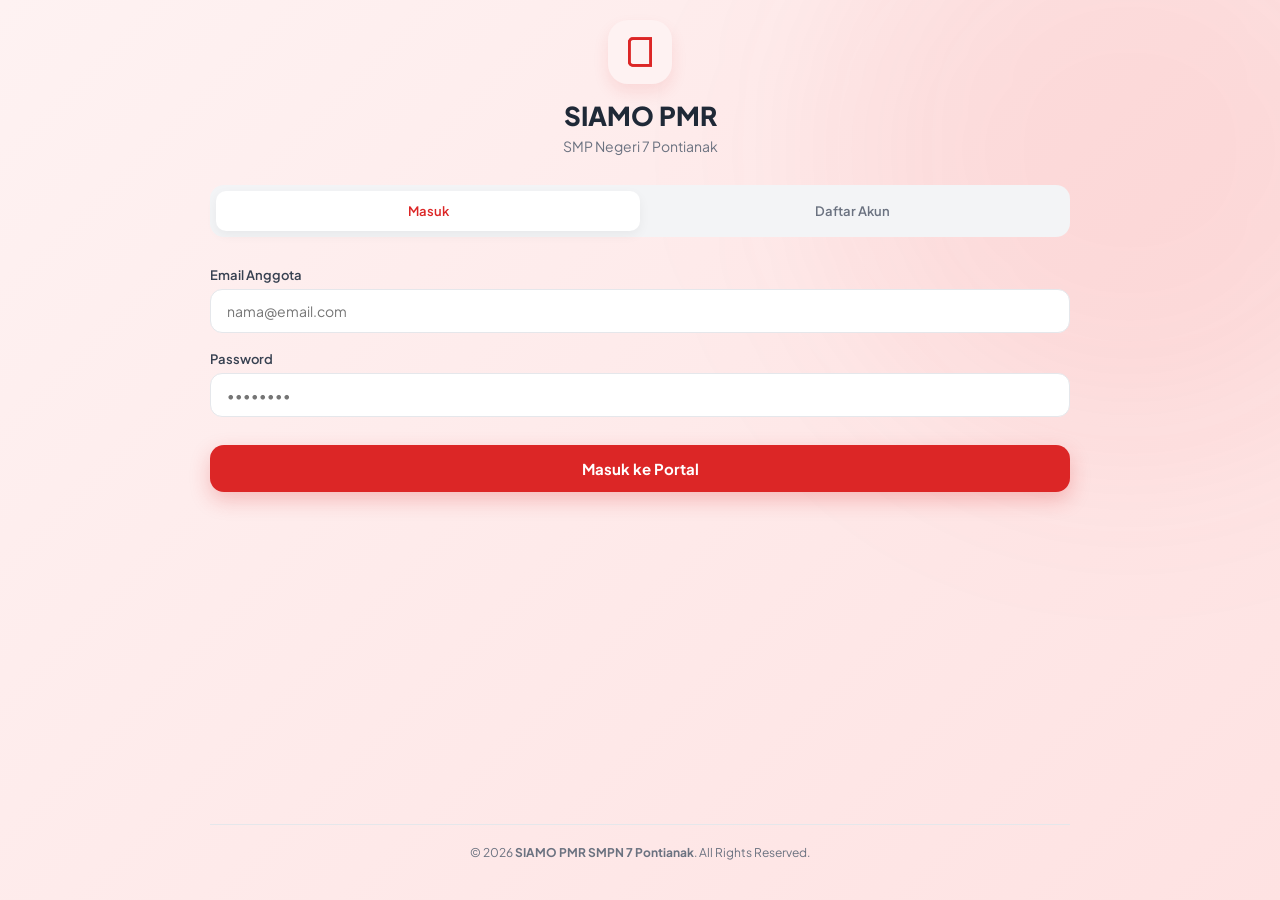
==== public.html @ 55641e5d "Add files via upload" ====
<!DOCTYPE html>
<html lang="id">
<head>
  <meta charset="UTF-8">
  <meta name="viewport" content="width=device-width, initial-scale=1.0">
  <title>SIAMO PMR - SMPN 7 Pontianak</title>
  <link href="https://fonts.googleapis.com/css2?family=Plus+Jakarta+Sans:wght@400;500;600;700;800&display=swap" rel="stylesheet">
  <link rel="stylesheet" href="css/public.css">
  <script src="https://cdnjs.cloudflare.com/ajax/libs/html2canvas/1.4.1/html2canvas.min.js"></script>
</head>
<body>
  <div class="background-blob"></div>

  <div class="app-container">
    <nav id="appNavbar" class="navbar hidden">
      <div class="nav-brand">
        <svg class="nav-icon-svg" viewBox="0 0 24 24" fill="none" stroke="currentColor" stroke-width="2"><path d="M4 19.5v-15A2.5 2.5 0 0 1 6.5 2H20v20H6.5a2.5 2.5 0 0 1-2.5-2.5Z"/><path d="M6.5 2H20v20H6.5A2.5 2.5 0 0 1 4 19.5v-15A2.5 2.5 0 0 1 6.5 2z"/></svg>
        <span>SIAMO PMR</span>
      </div>
      <div class="nav-menu">
        <button class="nav-link active" data-target="pageHome" title="Beranda">
          <svg viewBox="0 0 24 24" fill="none" stroke="currentColor" stroke-width="2"><path d="m3 9 9-7 9 7v11a2 2 0 0 1-2 2H5a2 2 0 0 1-2-2z"/><polyline points="9 22 9 12 15 12 15 22"/></svg>
        </button>
        <button class="nav-link" data-target="pageMembers" title="Anggota">
          <svg viewBox="0 0 24 24" fill="none" stroke="currentColor" stroke-width="2"><path d="M17 21v-2a4 4 0 0 0-4-4H5a4 4 0 0 0-4 4v2"/><circle cx="9" cy="7" r="4"/><path d="M23 21v-2a4 4 0 0 0-3-3.87"/><path d="M16 3.13a4 4 0 0 1 0 7.75"/></svg>
        </button>
        <button class="nav-link" data-target="pageRank" title="Peringkat">
          <svg viewBox="0 0 24 24" fill="none" stroke="currentColor" stroke-width="2"><path d="M6 9H4.5a2.5 2.5 0 0 1 0-5H6"/><path d="M18 9h1.5a2.5 2.5 0 0 0 0-5H18"/><path d="M4 22h16"/><path d="M10 14.66V17c0 .55-.47.98-.97 1.21C7.85 18.75 7 20.24 7 22"/><path d="M14 14.66V17c0 .55.47.98.97 1.21C16.15 18.75 17 20.24 17 22"/><path d="M18 2H6v7a6 6 0 0 0 12 0V2Z"/></svg>
        </button>
        <button class="nav-link" data-target="pageActivities" title="Kegiatan">
          <svg viewBox="0 0 24 24" fill="none" stroke="currentColor" stroke-width="2"><rect x="3" y="4" width="18" height="18" rx="2" ry="2"/><line x1="16" y1="2" x2="16" y2="6"/><line x1="8" y1="2" x2="8" y2="6"/><line x1="3" y1="10" x2="21" y2="10"/></svg>
        </button>
        <button class="nav-link" data-target="pageBooks" title="Buku PMR">
          <svg viewBox="0 0 24 24" fill="none" stroke="currentColor" stroke-width="2"><path d="M4 19.5A2.5 2.5 0 0 1 6.5 17H20"/><path d="M6.5 2H20v20H6.5A2.5 2.5 0 0 1 4 19.5v-15A2.5 2.5 0 0 1 6.5 2z"/></svg>
        </button>
        <button class="nav-link" data-target="pageDocs" title="Dokumentasi">
          <svg viewBox="0 0 24 24" fill="none" stroke="currentColor" stroke-width="2"><rect x="3" y="3" width="18" height="18" rx="2" ry="2"/><circle cx="8.5" cy="8.5" r="1.5"/><polyline points="21 15 16 10 5 21"/></svg>
        </button>
        <button class="nav-link" data-target="pageQuiz" title="Kuis">
          <svg viewBox="0 0 24 24" fill="none" stroke="currentColor" stroke-width="2"><path d="M14 2H6a2 2 0 0 0-2 2v16a2 2 0 0 0 2 2h12a2 2 0 0 0 2-2V8z"/><polyline points="14 2 14 8 20 8"/><line x1="16" y1="13" x2="8" y2="13"/></svg>
        </button>
        <button class="nav-link" data-target="pageGame" title="Game">
          <svg viewBox="0 0 24 24" fill="none" stroke="currentColor" stroke-width="2"><rect x="2" y="6" width="20" height="12" rx="2"/><path d="M6 12h4m-2-2v4"/><circle cx="15" cy="11" r="1"/><circle cx="18" cy="13" r="1"/></svg>
        </button>
      </div>
      <div class="nav-profile-menu">
        <div class="notification-badge-wrapper" id="notifBellBtn" title="Notifikasi Kegiatan">🔔 <span id="notifCount" class="notif-dot hidden">0</span></div>
        <button class="nav-avatar-btn nav-link" data-target="pageProfile" title="Profil Saya"><img id="navUserAvatar" src="https://via.placeholder.com/40" alt="Profil"></button>
        <button id="btnLogout" class="btn-logout-nav" title="Keluar"><svg width="18" height="18" viewBox="0 0 24 24" fill="none" stroke="currentColor" stroke-width="2"><path d="M9 21H5a2 2 0 0 1-2-2V5a2 2 0 0 1 2-2h4"/><polyline points="16 17 21 12 16 7"/><line x1="21" y1="12" x2="9" y2="12"/></svg></button>
      </div>
    </nav>

    <main class="main-content">
      <div id="dynamicAuthContainer"></div>

      <section id="pendingPanel" class="card hidden text-center">
        <div class="icon-status warning">⏳</div>
        <h2>Pendaftaran Sedang Ditinjau</h2>
        <p>Akun kamu sudah terdaftar. Admin PMR sedang memverifikasi data kamu.</p>
        <button onclick="location.reload()" class="btn-secondary">Kembali</button>
      </section>

      <!-- PAGE HOME -->
      <div id="pageHome" class="page-section hidden">
        <div class="hero-card">
          <h2 id="homeHeroTitle">Memuat Beranda...</h2>
          <p id="homeHeroDesc">Memuat informasi portal...</p>
        </div>
        <div class="card info-card" style="margin-bottom: 20px;">
          <h3>📍 Informasi Jadwal & Lokasi Latihan</h3>
          <div class="schedule-grid">
            <div class="schedule-box"><span class="schedule-icon">🗓️</span><div><h4>Jadwal Latihan</h4><p id="scheduleTimeText">Memuat...</p></div></div>
            <div class="schedule-box"><span class="schedule-icon">🏫</span><div><h4>Lokasi Latihan</h4><p id="scheduleLocText">Memuat...</p></div></div>
          </div>
        </div>
        <div class="stats-grid">
          <div class="stat-box"><h3>Total Anggota</h3><p id="statTotalMembers">120+</p><span>Terdaftar Aktif</span></div>
          <div class="stat-box"><h3>Angkatan / Periode</h3><p id="statCurrentBatch">2025 / 2026</p><span>Aktif Membina</span></div>
        </div>
        <div class="card info-card">
          <h3>📞 Kontak Pengurus Inti</h3>
          <div class="contact-grid" id="homeContactsContainer"><p class="text-center">Memuat kontak...</p></div>
        </div>
      </div>

      <!-- PAGE PROFILE -->
      <div id="pageProfile" class="page-section hidden">
        <div class="card profile-card-main">
          <div class="profile-header-box">
            <div class="avatar-container">
              <img id="profileAvatar" src="" alt="Foto Profil" class="profile-avatar zoomable" onclick="openZoomImage(this.src)">
              <label for="changePhotoInput" class="badge-edit-photo" title="Ubah Foto">✏️</label>
              <input type="file" id="changePhotoInput" accept="image/*" class="hidden">
            </div>
            <div>
              <h2 id="userGreeting">Nama Anggota</h2>
              <p class="badge-code" id="userCodeBadge">Kode PMR: -</p>
              <p class="badge-active" id="userBadgeTingkatan">Tingkatan: Mula</p>
            </div>
          </div>

          <div class="level-points-box">
            <div class="lp-card"><span id="userJabatanDisplay">Anggota</span><p>Jabatan</p></div>
            <div class="lp-card"><span id="userTotalSkor">0</span><p>Total Poin Skor Keaktifan</p></div>
          </div>

          <div class="id-card-section">
            <h4>🪪 Kartu Tanda Pengenal Anggota</h4>
            <div id="pmrIdCard" class="pmr-id-card">
              <div class="id-card-header">
                <div class="id-card-brand"><span>SIAMO PMR</span></div>
                <div class="id-card-unit" id="cardTingkatBadge">MULA</div>
              </div>
              <div class="id-card-body">
                <img id="cardAvatar" src="" alt="Foto">
                <div class="id-card-details">
                  <h3 id="cardNama">Nama</h3>
                  <p><strong>ID:</strong> <span id="cardKode">PMR-000</span></p>
                  <p><strong>Jabatan:</strong> <span id="cardJabatan">Anggota</span></p>
                  <p><strong>Sekolah:</strong> <span id="cardSekolah">SMPN 7 PTK</span></p>
                </div>
              </div>
            </div>
            <button onclick="downloadIdCard()" class="btn-primary" style="margin-top: 18px; width: 100%;">📥 Download Kartu (PNG)</button>
          </div>

          <div class="attendance-summary">
            <h4>📊 Rekap Kehadiran & Poin</h4>
            <div class="attendance-grid">
              <div class="att-box green"><span id="attHadir">0</span><p>Hadir (+10)</p></div>
              <div class="att-box yellow"><span id="attIzin">0</span><p>Izin</p></div>
              <div class="att-box red"><span id="attAlpha">0</span><p>Alpha</p></div>
            </div>
          </div>

          <div class="profile-box" id="userInfoDisplay"></div>
        </div>
      </div>

      <!-- PAGE MEMBERS -->
      <div id="pageMembers" class="page-section hidden">
        <div class="card">
          <h3>👥 Daftar Anggota Aktif PMR</h3>
          <div class="members-grid" id="membersGridContainer"><p class="text-center">Memuat...</p></div>
        </div>
      </div>

      <!-- PAGE RANK -->
      <div id="pageRank" class="page-section hidden">
        <div class="card">
          <h2>🏆 Peringkat Anggota (Leaderboard)</h2>
          <div class="tab-switcher" style="margin-bottom: 20px;">
            <button id="btnRankQuiz" class="tab-btn active" onclick="switchRankTab('quiz')">Skor Kuis</button>
            <button id="btnRankGame" class="tab-btn" onclick="switchRankTab('game')">Skor Game</button>
            <button id="btnRankLatihan" class="tab-btn" onclick="switchRankTab('latihan')">Total Poin</button>
          </div>
          <div id="rankQuizContainer" class="rank-list-container"></div>
          <div id="rankGameContainer" class="rank-list-container hidden"></div>
          <div id="rankLatihanContainer" class="rank-list-container hidden"></div>
        </div>
      </div>

      <!-- PAGE ACTIVITIES -->
      <div id="pageActivities" class="page-section hidden">
        <div class="card">
          <h2>📅 Jadwal & Pendaftaran Kegiatan PMR</h2>
          <div id="publicActivitiesContainer" class="activities-grid"><p class="text-center">Memuat kegiatan...</p></div>
        </div>
      </div>

      <!-- PAGE BOOKS -->
      <div id="pageBooks" class="page-section hidden">
        <div class="card">
          <h2>📚 Perpustakaan Buku & Modul PMR</h2>
          <div id="publicBooksContainer" class="books-grid"><p class="text-center">Memuat perpustakaan...</p></div>
        </div>
      </div>

      <!-- PAGE DOCS -->
      <div id="pageDocs" class="page-section hidden">
        <div class="card">
          <h2>📷 Dokumentasi Kegiatan</h2>
          <div class="tab-switcher" style="margin-bottom: 20px;">
            <button id="btnDocLomba" class="tab-btn active" onclick="switchDocTab('lomba')">Lomba</button>
            <button id="btnDocUmum" class="tab-btn" onclick="switchDocTab('umum')">Umum</button>
          </div>
          <div id="docLombaContainer" class="docs-grid"></div>
          <div id="docUmumContainer" class="docs-grid hidden"></div>
        </div>
      </div>

      <!-- PAGE QUIZ -->
      <div id="pageQuiz" class="page-section hidden">
        <div class="card text-center" style="padding: 60px 20px;">
          <h2>🚀 Kuis PMR Interaktif</h2>
          <a href="#" target="_blank" class="btn-primary" style="display:inline-block; text-decoration:none; margin-top:20px; padding: 10px 24px;">Buka Web Kuis ↗</a>
        </div>
      </div>

      <!-- PAGE GAME -->
      <div id="pageGame" class="page-section hidden">
        <div class="card text-center" style="padding: 60px 20px;">
          <h2>🎮 Mini Game: Pertolongan Pertama</h2>
          <a href="#" target="_blank" class="btn-primary" style="display:inline-block; text-decoration:none; margin-top:20px; padding: 10px 24px;">Buka Web Game ↗</a>
        </div>
      </div>
    </main>

    <div id="imageZoomModal" class="zoom-modal hidden" onclick="closeZoomImage()">
      <span class="zoom-close">&times;</span>
      <img id="zoomedImg" src="" alt="Zoomed">
    </div>

    <footer class="app-footer">
      <p>&copy; 2026 <strong>SIAMO PMR SMPN 7 Pontianak</strong>. All Rights Reserved.</p>
    </footer>
  </div>

  <script src="js/config.js"></script>
  <script src="js/auth-session.js"></script>
  <script src="js/auth-popup.js"></script>
  <script src="js/public.js"></script>
</body>
</html>
---- css/public.css ----
:root {
  --primary: #dc2626;
  --primary-hover: #b91c1c;
  --bg-gradient: linear-gradient(135deg, #fef2f2 0%, #fee2e2 100%);
  --card-bg: rgba(255, 255, 255, 0.95);
  --text-main: #1f2937;
  --text-muted: #6b7280;
  --border: #e5e7eb;
}

* {
  box-sizing: border-box;
  margin: 0;
  padding: 0;
  font-family: 'Plus Jakarta Sans', sans-serif;
}

body {
  background: var(--bg-gradient);
  color: var(--text-main);
  min-height: 100vh;
  position: relative;
  overflow-x: hidden;
}

.background-blob {
  position: absolute;
  width: 600px;
  height: 600px;
  background: rgba(220, 38, 38, 0.08);
  filter: blur(100px);
  border-radius: 50%;
  top: -150px;
  right: -150px;
  z-index: 0;
}

.app-container {
  max-width: 900px;
  margin: 0 auto;
  padding: 20px;
  position: relative;
  z-index: 1;
  display: flex;
  flex-direction: column;
  min-height: 100vh;
}

.main-content {
  flex: 1;
}

/* NAVBAR DENGAN ICON SVG */
.navbar {
  background: white;
  padding: 12px 24px;
  border-radius: 16px;
  display: flex;
  justify-content: space-between;
  align-items: center;
  margin-bottom: 25px;
  box-shadow: 0 4px 15px rgba(0, 0, 0, 0.04);
  border: 1px solid var(--border);
}

.nav-brand {
  display: flex;
  align-items: center;
  gap: 8px;
  font-weight: 800;
  color: var(--primary);
  font-size: 15px;
}

.nav-icon-svg {
  width: 22px;
  height: 22px;
  stroke: var(--primary);
}

.nav-menu {
  display: flex;
  gap: 4px;
}

.nav-link {
  background: transparent;
  border: none;
  padding: 8px 10px;
  cursor: pointer;
  border-radius: 10px;
  transition: all 0.2s;
  display: flex;
  align-items: center;
  justify-content: center;
  color: var(--text-muted);
}

.nav-link svg {
  width: 20px;
  height: 20px;
  stroke: currentColor;
}

.nav-link:hover, 
.nav-link.active {
  background: #fef2f2;
  color: var(--primary);
}

.nav-profile-menu {
  display: flex;
  align-items: center;
  gap: 10px;
}

.nav-avatar-btn {
  padding: 0;
  border-radius: 50%;
}

#navUserAvatar {
  width: 36px;
  height: 36px;
  border-radius: 50%;
  object-fit: cover;
  border: 2px solid var(--primary);
}

.btn-logout-nav {
  background: #fee2e2;
  border: none;
  padding: 8px 10px;
  border-radius: 10px;
  cursor: pointer;
  color: var(--primary);
  display: flex;
  align-items: center;
  justify-content: center;
  transition: background 0.2s;
}

.btn-logout-nav:hover {
  background: #fecaca;
}

/* CARD CONTAINER */
.card {
  background: var(--card-bg);
  backdrop-filter: blur(10px);
  border: 1px solid rgba(255, 255, 255, 0.6);
  border-radius: 24px;
  padding: 35px;
  box-shadow: 0 20px 40px rgba(0, 0, 0, 0.06);
  animation: fadeIn 0.4s ease-out;
}

.auth-card {
  max-width: 600px;
  margin: 40px auto;
}

@keyframes fadeIn {
  from { opacity: 0; transform: translateY(15px); }
  to { opacity: 1; transform: translateY(0); }
}

.brand-header {
  text-align: center;
  margin-bottom: 30px;
}

.logo-icon-box {
  width: 64px;
  height: 64px;
  background: #fef2f2;
  display: flex;
  align-items: center;
  justify-content: center;
  border-radius: 20px;
  margin: 0 auto 15px auto;
  box-shadow: 0 8px 16px rgba(220, 38, 38, 0.1);
}

.auth-icon-svg {
  width: 32px;
  height: 32px;
  stroke: var(--primary);
}

.brand-header h1 {
  font-size: 26px;
  font-weight: 800;
}

.brand-header p {
  font-size: 14px;
  color: var(--text-muted);
  margin-top: 5px;
}

/* TAB SWITCHER */
.tab-switcher {
  display: flex;
  background: #f3f4f6;
  padding: 6px;
  border-radius: 14px;
  margin-bottom: 30px;
}

.tab-btn {
  flex: 1;
  padding: 12px;
  border: none;
  background: transparent;
  font-weight: 600;
  font-size: 13px;
  color: var(--text-muted);
  border-radius: 10px;
  cursor: pointer;
  transition: all 0.3s;
}

.tab-btn.active {
  background: white;
  color: var(--primary);
  box-shadow: 0 4px 12px rgba(0, 0, 0, 0.05);
}

/* FORM ELEMENTS */
.form-section {
  display: flex;
  flex-direction: column;
  gap: 18px;
}

.input-row {
  display: grid;
  grid-template-columns: 1fr 1fr;
  gap: 15px;
}

.input-group {
  display: flex;
  flex-direction: column;
  gap: 6px;
}

.input-group label {
  font-size: 13px;
  font-weight: 600;
  color: #374151;
}

.input-group input, 
.input-group select {
  padding: 12px 16px;
  border: 1.5px solid var(--border);
  border-radius: 12px;
  font-size: 14px;
  outline: none;
  background: white;
  transition: all 0.3s;
}

.input-group input:focus, 
.input-group select:focus {
  border-color: var(--primary);
  box-shadow: 0 0 0 4px rgba(220, 38, 38, 0.1);
}

.btn-primary {
  background: var(--primary);
  color: white;
  border: none;
  padding: 14px;
  border-radius: 14px;
  font-size: 15px;
  font-weight: 700;
  cursor: pointer;
  transition: all 0.3s;
  margin-top: 10px;
  box-shadow: 0 8px 20px rgba(220, 38, 38, 0.25);
}

.btn-primary:hover {
  background: var(--primary-hover);
}

.btn-secondary {
  background: #f3f4f6;
  color: var(--text-main);
  border: none;
  padding: 12px 20px;
  border-radius: 12px;
  font-weight: 600;
  cursor: pointer;
  margin-top: 20px;
}

/* HERO SECTION (HOME) */
.hero-card {
  background: linear-gradient(135deg, #dc2626 0%, #991b1b 100%);
  color: white;
  padding: 40px;
  border-radius: 24px;
  margin-bottom: 20px;
  box-shadow: 0 10px 25px rgba(220, 38, 38, 0.2);
}

.hero-card h2 {
  font-size: 24px;
  font-weight: 800;
  margin-bottom: 10px;
}

.hero-card p {
  font-size: 15px;
  opacity: 0.9;
  line-height: 1.5;
}

/* JADWAL & LOKASI LATIHAN */
.schedule-grid {
  display: grid;
  grid-template-columns: 1fr 1fr;
  gap: 15px;
}

.schedule-box {
  background: #f9fafb;
  border: 1px solid var(--border);
  padding: 16px;
  border-radius: 14px;
  display: flex;
  align-items: center;
  gap: 14px;
}

.schedule-icon {
  font-size: 28px;
}

.schedule-box h4 {
  font-size: 14px;
  font-weight: 700;
  color: var(--text-main);
  margin-bottom: 3px;
}

.schedule-box p {
  font-size: 12px;
  color: var(--text-muted);
}

.stats-grid {
  display: grid;
  grid-template-columns: 1fr 1fr;
  gap: 20px;
  margin-bottom: 20px;
}

.stat-box {
  background: white;
  padding: 24px;
  border-radius: 20px;
  border: 1px solid var(--border);
  text-align: center;
  box-shadow: 0 4px 12px rgba(0, 0, 0, 0.02);
}

.stat-box h3 {
  font-size: 13px;
  color: var(--text-muted);
  text-transform: uppercase;
  font-weight: 700;
}

.stat-box p {
  font-size: 28px;
  font-weight: 800;
  color: var(--primary);
  margin: 8px 0 4px 0;
}

.stat-box span {
  font-size: 12px;
  color: var(--text-muted);
}

.info-card h3 {
  font-size: 18px;
  font-weight: 700;
  margin-bottom: 10px;
}

/* KONTAK PENGURUS DI BERANDA */
.contact-grid {
  display: grid;
  grid-template-columns: 1fr 1fr;
  gap: 15px;
  margin-top: 15px;
}

.contact-card {
  background: #f9fafb;
  border: 1px solid var(--border);
  padding: 16px;
  border-radius: 16px;
  display: flex;
  align-items: center;
  gap: 12px;
}

.contact-avatar {
  width: 55px;
  height: 55px;
  border-radius: 50%;
  object-fit: cover;
  border: 2px solid var(--primary);
  background: #e5e7eb;
}

.contact-info h4 {
  font-size: 14px;
  font-weight: 700;
  color: var(--text-main);
  white-space: nowrap;
  overflow: hidden;
  text-overflow: ellipsis;
  max-width: 140px;
}

.contact-info p {
  font-size: 11px;
  color: var(--text-muted);
  margin-bottom: 6px;
}

.btn-wa {
  display: inline-block;
  background: #16a34a;
  color: white;
  font-size: 11px;
  font-weight: 700;
  padding: 4px 10px;
  border-radius: 6px;
  text-decoration: none;
  transition: background 0.2s;
}

.btn-wa:hover {
  background: #15803d;
}

/* PROFILE & ID CARD */
.profile-header-box {
  display: flex;
  align-items: center;
  gap: 20px;
  margin-bottom: 25px;
  padding-bottom: 20px;
  border-bottom: 1px solid var(--border);
}

.avatar-container {
  position: relative;
  width: 90px;
  height: 90px;
}

.profile-avatar {
  width: 90px;
  height: 90px;
  border-radius: 50%;
  object-fit: cover;
  border: 3px solid var(--primary);
  background: #f3f4f6;
}

.badge-edit-photo {
  position: absolute;
  bottom: 0;
  right: 0;
  background: white;
  border: 1px solid var(--border);
  width: 30px;
  height: 30px;
  border-radius: 50%;
  display: flex;
  align-items: center;
  justify-content: center;
  cursor: pointer;
  box-shadow: 0 4px 8px rgba(0, 0, 0, 0.1);
  font-size: 12px;
}

.badge-code {
  display: inline-block;
  background: #f3f4f6;
  color: #374151;
  font-size: 11px;
  font-weight: 700;
  padding: 3px 8px;
  border-radius: 6px;
  margin-top: 4px;
  border: 1px solid var(--border);
}

.badge-active {
  display: inline-block;
  background: #dcfce7;
  color: #15803d;
  font-size: 12px;
  font-weight: 700;
  padding: 4px 12px;
  border-radius: 20px;
  margin-top: 6px;
}

.level-points-box {
  display: grid;
  grid-template-columns: 1fr 1fr;
  gap: 15px;
  margin-bottom: 25px;
}

.lp-card {
  background: #fef2f2;
  border: 1px solid #fecaca;
  padding: 16px;
  border-radius: 16px;
  text-align: center;
  color: var(--primary);
}

.lp-card span {
  font-size: 22px;
  font-weight: 800;
  display: block;
}

.lp-card p {
  font-size: 12px;
  font-weight: 600;
  color: #4b5563;
  margin-top: 4px;
}

.id-card-section {
  margin-bottom: 25px;
  background: #f8fafc;
  padding: 24px;
  border-radius: 20px;
  border: 1px solid var(--border);
  text-align: center;
}

.id-card-section h4 {
  font-size: 16px;
  font-weight: 700;
  margin-bottom: 16px;
  color: var(--text-main);
}

.pmr-id-card {
  width: 100%;
  max-width: 420px;
  margin: 0 auto;
  background: linear-gradient(135deg, #ffffff 0%, #f9fafb 100%);
  color: #1f2937;
  border-radius: 16px;
  padding: 22px;
  box-shadow: 0 12px 30px rgba(0, 0, 0, 0.08);
  border: 2px solid #fee2e2;
  position: relative;
  overflow: hidden;
  text-align: left;
}

.pmr-id-card::before {
  content: '';
  position: absolute;
  top: 0; left: 0; right: 0;
  height: 8px;
  background: linear-gradient(90deg, #dc2626 0%, #991b1b 100%);
}

.id-card-header {
  display: flex;
  justify-content: space-between;
  align-items: center;
  border-bottom: 2px solid #f3f4f6;
  padding-bottom: 10px;
  margin-bottom: 15px;
}

.id-card-brand {
  display: flex;
  align-items: center;
  gap: 8px;
}

.card-icon-svg {
  width: 16px;
  height: 16px;
  stroke: var(--primary);
}

.id-card-brand span {
  font-size: 13px;
  font-weight: 800;
  color: var(--primary);
  letter-spacing: 0.5px;
}

.id-card-unit {
  font-size: 10px;
  font-weight: 700;
  background: #fef2f2;
  color: var(--primary);
  padding: 4px 8px;
  border-radius: 6px;
  border: 1px solid #fecaca;
}

.id-card-body {
  display: flex;
  gap: 16px;
  align-items: center;
}

#cardAvatar {
  width: 85px;
  height: 105px;
  border-radius: 10px;
  object-fit: cover;
  border: 2px solid var(--border);
  background: #e5e7eb;
  box-shadow: 0 4px 10px rgba(0,0,0,0.05);
}

.id-card-details {
  flex: 1;
  display: flex;
  flex-direction: column;
  gap: 4px;
}

.id-card-details h3 {
  font-size: 16px;
  font-weight: 800;
  color: #111827;
  margin-bottom: 4px;
  white-space: nowrap;
  overflow: hidden;
  text-overflow: ellipsis;
  max-width: 240px;
}

.id-card-details p {
  font-size: 12px;
  color: #4b5563;
  display: flex;
  justify-content: space-between;
}

.id-card-details p strong {
  color: #374151;
  width: 75px;
}

.id-card-footer {
  margin-top: 15px;
  padding-top: 10px;
  border-top: 1px dashed #e5e7eb;
  display: flex;
  justify-content: space-between;
  align-items: center;
  font-size: 10px;
  color: #9ca3af;
  font-weight: 600;
}

.id-card-footer span strong {
  color: var(--primary);
}

/* SKOR & ABSENSI */
.score-summary-box {
  margin-bottom: 25px;
}

.score-summary-box h4 {
  font-size: 16px;
  font-weight: 700;
  margin-bottom: 12px;
}

.score-grid {
  display: grid;
  grid-template-columns: 1fr 1fr;
  gap: 15px;
}

.score-item {
  background: #fff1f2;
  border: 1px solid #fecaca;
  padding: 16px;
  border-radius: 16px;
  text-align: center;
  color: var(--primary);
}

.score-item span {
  font-size: 26px;
  font-weight: 800;
  display: block;
}

.score-item p {
  font-size: 12px;
  font-weight: 600;
  color: #4b5563;
  margin-top: 4px;
}

.attendance-summary {
  margin-bottom: 25px;
}

.attendance-summary h4 {
  font-size: 16px;
  font-weight: 700;
  margin-bottom: 12px;
}

.attendance-grid {
  display: grid;
  grid-template-columns: repeat(3, 1fr);
  gap: 15px;
}

.att-box {
  padding: 16px;
  border-radius: 16px;
  text-align: center;
  border: 1px solid var(--border);
}

.att-box.green { background: #f0fdf4; border-color: #bbf7d0; color: #16a34a; }
.att-box.yellow { background: #fefce8; border-color: #fef08a; color: #ca8a04; }
.att-box.red { background: #fef2f2; border-color: #fecaca; color: #dc2626; }
.att-box span { font-size: 24px; font-weight: 800; display: block; }
.att-box p { font-size: 12px; font-weight: 600; margin-top: 4px; }

.profile-box {
  display: flex;
  flex-direction: column;
  gap: 12px;
  background: #f9fafb;
  padding: 20px;
  border-radius: 16px;
  border: 1px solid var(--border);
}

.profile-box p {
  font-size: 14px;
  color: #4b5563;
}

/* DOKUMENTASI KEGIATAN GRID */
.docs-grid {
  display: grid;
  grid-template-columns: repeat(auto-fill, minmax(260px, 1fr));
  gap: 20px;
}

.doc-card {
  background: #f9fafb;
  border: 1px solid var(--border);
  border-radius: 16px;
  overflow: hidden;
  display: flex;
  flex-direction: column;
}

.doc-img {
  width: 100%;
  height: 160px;
  object-fit: cover;
  background: #e5e7eb;
}

.doc-body {
  padding: 16px;
  display: flex;
  flex-direction: column;
  gap: 6px;
}

.doc-date {
  font-size: 11px;
  font-weight: 700;
  color: var(--primary);
}

.doc-body h4 {
  font-size: 15px;
  font-weight: 700;
  color: var(--text-main);
}

.doc-body p {
  font-size: 13px;
  color: var(--text-muted);
  line-height: 1.4;
}

/* LEADERBOARD (RANK) */
.rank-item {
  display: flex;
  align-items: center;
  justify-content: space-between;
  background: #f9fafb;
  border: 1px solid var(--border);
  padding: 14px 20px;
  border-radius: 14px;
  margin-bottom: 12px;
}

.rank-left {
  display: flex;
  align-items: center;
  gap: 15px;
}

.rank-badge {
  width: 32px;
  height: 32px;
  background: #e5e7eb;
  border-radius: 50%;
  display: flex;
  align-items: center;
  justify-content: center;
  font-weight: 800;
  font-size: 14px;
  color: #374151;
}

.rank-item:nth-child(1) .rank-badge { background: #fef08a; color: #854d0e; }
.rank-item:nth-child(2) .rank-badge { background: #e2e8f0; color: #334155; }
.rank-item:nth-child(3) .rank-badge { background: #ffedd5; color: #9a3412; }

.rank-user-info h4 { font-size: 15px; font-weight: 700; }
.rank-user-info p { font-size: 12px; color: var(--text-muted); }
.rank-score { font-size: 18px; font-weight: 800; color: var(--primary); }

/* MEMBERS GRID */
.subtitle-desc {
  font-size: 14px;
  color: var(--text-muted);
  margin-bottom: 20px;
}

.members-grid {
  display: grid;
  grid-template-columns: repeat(auto-fill, minmax(220px, 1fr));
  gap: 20px;
}

.member-card {
  background: #f9fafb;
  border: 1px solid var(--border);
  border-radius: 16px;
  padding: 20px;
  text-align: center;
  display: flex;
  flex-direction: column;
  align-items: center;
  gap: 10px;
}

.member-avatar {
  width: 70px;
  height: 70px;
  border-radius: 50%;
  object-fit: cover;
  border: 2px solid var(--primary);
  background: #e5e7eb;
}

.member-card h4 { font-size: 15px; font-weight: 700; }
.member-card p { font-size: 12px; color: var(--text-muted); }

.coming-soon-badge {
  display: inline-block;
  background: #fee2e2;
  color: var(--primary);
  font-weight: 700;
  padding: 6px 16px;
  border-radius: 20px;
  font-size: 13px;
  margin-top: 10px;
}

/* FOOTER COPYRIGHT */
.app-footer {
  text-align: center;
  padding: 20px 0;
  margin-top: 30px;
  font-size: 12px;
  color: var(--text-muted);
  border-top: 1px solid var(--border);
}

.hidden { display: none !important; }
.text-center { text-align: center !important; }

@media (max-width: 768px) {
  .input-row, 
  .stats-grid, 
  .attendance-grid, 
  .score-grid,
  .contact-grid,
  .schedule-grid,
  .level-points-box {
    grid-template-columns: 1fr;
  }
  
  .navbar {
    flex-direction: column;
    gap: 12px;
    padding: 15px;
  }
  
  .nav-menu {
    flex-wrap: wrap;
    justify-content: center;
  }
}
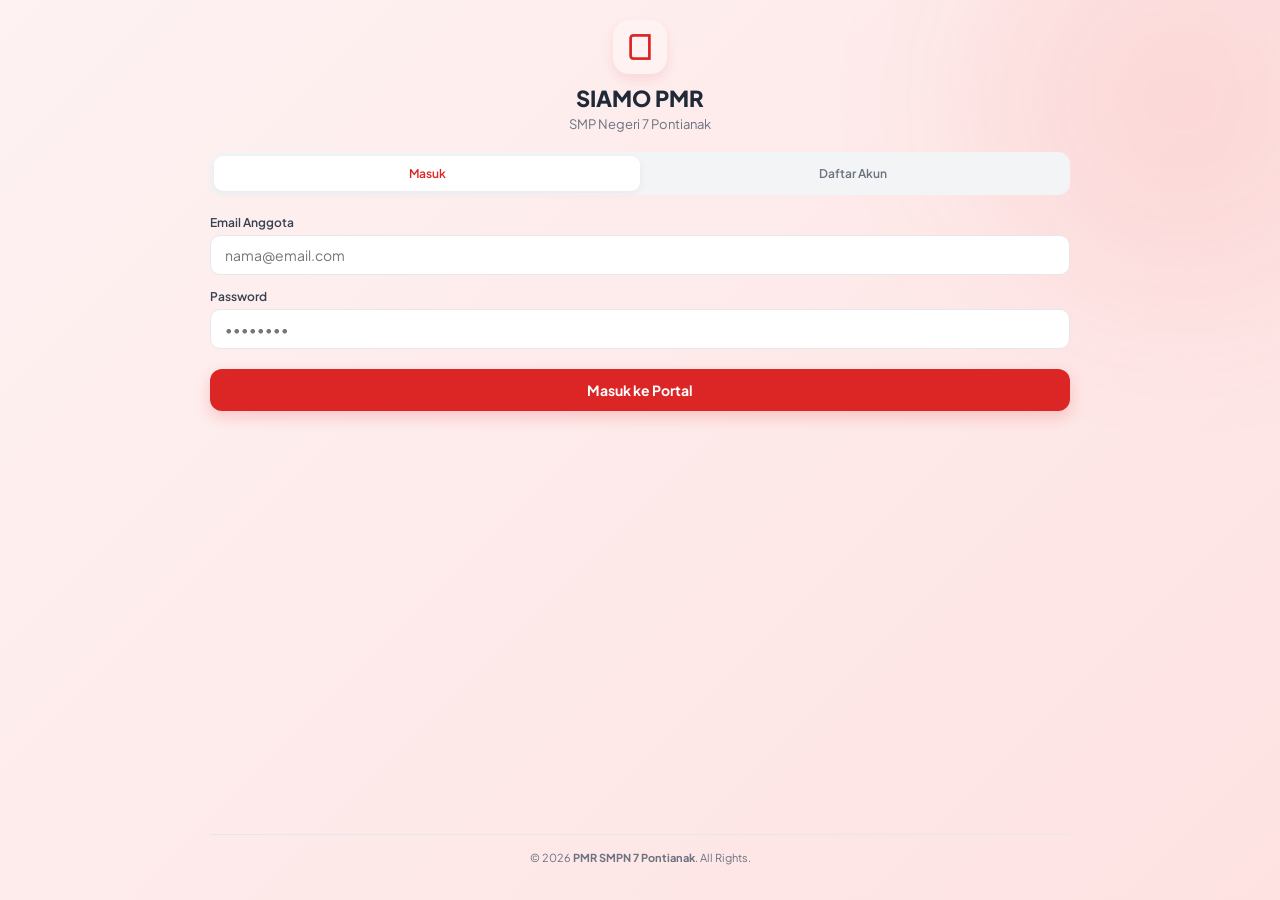
==== commit bb598ccb: "Add files via upload" ====
--- a/public.html
+++ b/public.html
@@ -14,8 +14,8 @@
   <div class="app-container">
     <nav id="appNavbar" class="navbar hidden">
       <div class="nav-brand">
-        <svg class="nav-icon-svg" viewBox="0 0 24 24" fill="none" stroke="currentColor" stroke-width="2"><path d="M4 19.5v-15A2.5 2.5 0 0 1 6.5 2H20v20H6.5a2.5 2.5 0 0 1-2.5-2.5Z"/><path d="M6.5 2H20v20H6.5A2.5 2.5 0 0 1 4 19.5v-15A2.5 2.5 0 0 1 6.5 2z"/></svg>
-        <span>SIAMO PMR</span>
+        <img src="/assets/images/logo.jpg" alt="logo pmi" class="logo_pmi">
+        <span>PARALA</span>
       </div>
       <div class="nav-menu">
         <button class="nav-link active" data-target="pageHome" title="Beranda">
@@ -89,7 +89,11 @@
           <div class="profile-header-box">
             <div class="avatar-container">
               <img id="profileAvatar" src="" alt="Foto Profil" class="profile-avatar zoomable" onclick="openZoomImage(this.src)">
-              <label for="changePhotoInput" class="badge-edit-photo" title="Ubah Foto">✏️</label>
+              <label for="changePhotoInput" class="badge-edit-photo" title="Ubah Foto">
+                <svg viewBox="0 0 24 24">
+                    <path d="M4 7h3l2-2h6l2 2h3a2 2 0 0 1 2 2v9a2 2 0 0 1-2 2H4a2 2 0 0 1-2-2V9a2 2 0 0 1 2-2zm8 11a5 5 0 1 0 0-10 5 5 0 0 0 0 10zm0-2a3 3 0 1 1 0-6 3 3 0 0 1 0 6z"/>
+                </svg>
+            </label>
               <input type="file" id="changePhotoInput" accept="image/*" class="hidden">
             </div>
             <div>
@@ -121,11 +125,11 @@
                 </div>
               </div>
             </div>
-            <button onclick="downloadIdCard()" class="btn-primary" style="margin-top: 18px; width: 100%;">📥 Download Kartu (PNG)</button>
+            <button onclick="downloadIdCard()" class="btn-primary" style="margin-top: 18px; width: 100%;">Download Kartu (PNG)</button>
           </div>
 
           <div class="attendance-summary">
-            <h4>📊 Rekap Kehadiran & Poin</h4>
+            <h4>Rekap Kehadiran & Poin</h4>
             <div class="attendance-grid">
               <div class="att-box green"><span id="attHadir">0</span><p>Hadir (+10)</p></div>
               <div class="att-box yellow"><span id="attIzin">0</span><p>Izin</p></div>
@@ -140,7 +144,8 @@
       <!-- PAGE MEMBERS -->
       <div id="pageMembers" class="page-section hidden">
         <div class="card">
-          <h3>👥 Daftar Anggota Aktif PMR</h3>
+          <h3>Daftar Anggota Aktif PMR</h3>
+          <div id="publicAngkatanFilterContainer" style="display:flex; flex-wrap:wrap; gap:8px; margin: 14px 0 18px 0;"></div>
           <div class="members-grid" id="membersGridContainer"><p class="text-center">Memuat...</p></div>
         </div>
       </div>
@@ -148,11 +153,11 @@
       <!-- PAGE RANK -->
       <div id="pageRank" class="page-section hidden">
         <div class="card">
-          <h2>🏆 Peringkat Anggota (Leaderboard)</h2>
+          <h2>Leaderboard</h2>
           <div class="tab-switcher" style="margin-bottom: 20px;">
             <button id="btnRankQuiz" class="tab-btn active" onclick="switchRankTab('quiz')">Skor Kuis</button>
             <button id="btnRankGame" class="tab-btn" onclick="switchRankTab('game')">Skor Game</button>
-            <button id="btnRankLatihan" class="tab-btn" onclick="switchRankTab('latihan')">Total Poin</button>
+            <button id="btnRankLatihan" class="tab-btn" onclick="switchRankTab('latihan')">Poin Keaktivan</button>
           </div>
           <div id="rankQuizContainer" class="rank-list-container"></div>
           <div id="rankGameContainer" class="rank-list-container hidden"></div>
@@ -163,7 +168,7 @@
       <!-- PAGE ACTIVITIES -->
       <div id="pageActivities" class="page-section hidden">
         <div class="card">
-          <h2>📅 Jadwal & Pendaftaran Kegiatan PMR</h2>
+          <h2>daftar Kegiatan PMR</h2>
           <div id="publicActivitiesContainer" class="activities-grid"><p class="text-center">Memuat kegiatan...</p></div>
         </div>
       </div>
@@ -171,7 +176,7 @@
       <!-- PAGE BOOKS -->
       <div id="pageBooks" class="page-section hidden">
         <div class="card">
-          <h2>📚 Perpustakaan Buku & Modul PMR</h2>
+          <h2>Perpustakaan Buku</h2>
           <div id="publicBooksContainer" class="books-grid"><p class="text-center">Memuat perpustakaan...</p></div>
         </div>
       </div>
@@ -179,7 +184,7 @@
       <!-- PAGE DOCS -->
       <div id="pageDocs" class="page-section hidden">
         <div class="card">
-          <h2>📷 Dokumentasi Kegiatan</h2>
+          <h2>Dokumentasi Kegiatan</h2>
           <div class="tab-switcher" style="margin-bottom: 20px;">
             <button id="btnDocLomba" class="tab-btn active" onclick="switchDocTab('lomba')">Lomba</button>
             <button id="btnDocUmum" class="tab-btn" onclick="switchDocTab('umum')">Umum</button>
@@ -192,15 +197,15 @@
       <!-- PAGE QUIZ -->
       <div id="pageQuiz" class="page-section hidden">
         <div class="card text-center" style="padding: 60px 20px;">
-          <h2>🚀 Kuis PMR Interaktif</h2>
-          <a href="#" target="_blank" class="btn-primary" style="display:inline-block; text-decoration:none; margin-top:20px; padding: 10px 24px;">Buka Web Kuis ↗</a>
+          <h2>Kuis</h2>
+          <a href="/kuis/index.html" target="_blank" class="btn-primary" style="display:inline-block; text-decoration:none; margin-top:20px; padding: 10px 24px;">Buka Web Kuis ↗</a>
         </div>
       </div>
 
       <!-- PAGE GAME -->
       <div id="pageGame" class="page-section hidden">
         <div class="card text-center" style="padding: 60px 20px;">
-          <h2>🎮 Mini Game: Pertolongan Pertama</h2>
+          <h2>Mini Game</h2>
           <a href="#" target="_blank" class="btn-primary" style="display:inline-block; text-decoration:none; margin-top:20px; padding: 10px 24px;">Buka Web Game ↗</a>
         </div>
       </div>
@@ -212,7 +217,7 @@
     </div>
 
     <footer class="app-footer">
-      <p>&copy; 2026 <strong>SIAMO PMR SMPN 7 Pontianak</strong>. All Rights Reserved.</p>
+      <p>&copy; 2026 <strong>PMR SMPN 7 Pontianak</strong>. All Rights.</p>
     </footer>
   </div>
 
--- a/css/public.css
+++ b/css/public.css
@@ -2,7 +2,7 @@
   --primary: #dc2626;
   --primary-hover: #b91c1c;
   --bg-gradient: linear-gradient(135deg, #fef2f2 0%, #fee2e2 100%);
-  --card-bg: rgba(255, 255, 255, 0.95);
+  --card-bg: rgba(255, 255, 255, 0.98);
   --text-main: #1f2937;
   --text-muted: #6b7280;
   --border: #e5e7eb;
@@ -25,20 +25,20 @@
 
 .background-blob {
   position: absolute;
-  width: 600px;
-  height: 600px;
+  width: 400px;
+  height: 400px;
   background: rgba(220, 38, 38, 0.08);
-  filter: blur(100px);
+  filter: blur(80px);
   border-radius: 50%;
-  top: -150px;
-  right: -150px;
+  top: -100px;
+  right: -100px;
   z-index: 0;
 }
 
 .app-container {
   max-width: 900px;
   margin: 0 auto;
-  padding: 20px;
+  padding: 12px;
   position: relative;
   z-index: 1;
   display: flex;
@@ -50,17 +50,27 @@
   flex: 1;
 }
 
-/* NAVBAR DENGAN ICON SVG */
-.navbar {
+/* ==========================================
+   NAVBAR UTAMA YANG RAPI & RESPONSIF DI HP
+   ========================================== */
+.logo_pmi {
+  width: 100px;
+}
+
+   .navbar {
   background: white;
-  padding: 12px 24px;
+  padding: 10px 16px;
   border-radius: 16px;
   display: flex;
   justify-content: space-between;
   align-items: center;
-  margin-bottom: 25px;
-  box-shadow: 0 4px 15px rgba(0, 0, 0, 0.04);
-  border: 1px solid var(--border);
+  margin-bottom: 20px;
+  box-shadow: 0 4px 20px rgba(0, 0, 0, 0.06);
+  border: 1px solid var(--border);
+  position: sticky;
+  top: 10px;
+  z-index: 100;
+  gap: 12px;
 }
 
 .nav-brand {
@@ -70,17 +80,31 @@
   font-weight: 800;
   color: var(--primary);
   font-size: 15px;
+  white-space: nowrap;
 }
 
 .nav-icon-svg {
   width: 22px;
   height: 22px;
   stroke: var(--primary);
+  flex-shrink: 0;
 }
 
 .nav-menu {
   display: flex;
+  align-items: center;
   gap: 4px;
+  background: #f8fafc;
+  padding: 4px;
+  border-radius: 12px;
+  border: 1px solid var(--border);
+  overflow-x: auto;
+  max-width: 100%;
+  scrollbar-width: none;
+}
+
+.nav-menu::-webkit-scrollbar {
+  display: none;
 }
 
 .nav-link {
@@ -88,40 +112,65 @@
   border: none;
   padding: 8px 10px;
   cursor: pointer;
-  border-radius: 10px;
-  transition: all 0.2s;
+  border-radius: 8px;
+  transition: all 0.2s ease;
   display: flex;
   align-items: center;
   justify-content: center;
   color: var(--text-muted);
+  flex-shrink: 0;
 }
 
 .nav-link svg {
-  width: 20px;
-  height: 20px;
+  width: 18px;
+  height: 18px;
   stroke: currentColor;
 }
 
 .nav-link:hover, 
 .nav-link.active {
-  background: #fef2f2;
+  background: white;
   color: var(--primary);
+  box-shadow: 0 2px 8px rgba(0, 0, 0, 0.05);
 }
 
 .nav-profile-menu {
   display: flex;
   align-items: center;
-  gap: 10px;
+  gap: 8px;
+  flex-shrink: 0;
+}
+
+.notification-badge-wrapper {
+  position: relative;
+  cursor: pointer;
+  font-size: 16px;
+  padding: 4px;
+}
+
+.notif-dot {
+  position: absolute;
+  top: 0;
+  right: 0;
+  background: var(--primary);
+  color: white;
+  font-size: 9px;
+  font-weight: 800;
+  padding: 1px 4px;
+  border-radius: 10px;
 }
 
 .nav-avatar-btn {
   padding: 0;
   border-radius: 50%;
+  background: none;
+  border: none;
+  cursor: pointer;
 }
 
 #navUserAvatar {
-  width: 36px;
-  height: 36px;
+  width: 34px;
+  height: 34px;
   border-radius: 50%;
   object-fit: cover;
   border: 2px solid var(--primary);
@@ -130,7 +179,7 @@
 .btn-logout-nav {
   background: #fee2e2;
   border: none;
-  padding: 8px 10px;
+  padding: 8px;
   border-radius: 10px;
   cursor: pointer;
   color: var(--primary);
@@ -144,208 +193,210 @@
   background: #fecaca;
 }
 
-/* CARD CONTAINER */
+/* ==========================================
+   CARD CONTAINER & AUTH MODAL
+   ========================================== */
 .card {
   background: var(--card-bg);
   backdrop-filter: blur(10px);
-  border: 1px solid rgba(255, 255, 255, 0.6);
-  border-radius: 24px;
-  padding: 35px;
-  box-shadow: 0 20px 40px rgba(0, 0, 0, 0.06);
+  border: 1px solid rgba(255, 255, 255, 0.8);
+  border-radius: 20px;
+  padding: 18px;
+  box-shadow: 0 10px 25px rgba(0, 0, 0, 0.05);
   animation: fadeIn 0.4s ease-out;
+  margin-bottom: 16px;
 }
 
 .auth-card {
-  max-width: 600px;
-  margin: 40px auto;
+  max-width: 100%;
+  margin: 10px auto;
 }
 
 @keyframes fadeIn {
-  from { opacity: 0; transform: translateY(15px); }
+  from { opacity: 0; transform: translateY(10px); }
   to { opacity: 1; transform: translateY(0); }
 }
 
 .brand-header {
   text-align: center;
-  margin-bottom: 30px;
+  margin-bottom: 20px;
 }
 
 .logo-icon-box {
-  width: 64px;
-  height: 64px;
+  width: 54px;
+  height: 54px;
   background: #fef2f2;
   display: flex;
   align-items: center;
   justify-content: center;
-  border-radius: 20px;
-  margin: 0 auto 15px auto;
-  box-shadow: 0 8px 16px rgba(220, 38, 38, 0.1);
+  border-radius: 16px;
+  margin: 0 auto 10px auto;
+  box-shadow: 0 6px 12px rgba(220, 38, 38, 0.1);
 }
 
 .auth-icon-svg {
-  width: 32px;
-  height: 32px;
+  width: 28px;
+  height: 28px;
   stroke: var(--primary);
 }
 
 .brand-header h1 {
-  font-size: 26px;
+  font-size: 22px;
   font-weight: 800;
 }
 
 .brand-header p {
-  font-size: 14px;
+  font-size: 13px;
   color: var(--text-muted);
-  margin-top: 5px;
+  margin-top: 4px;
 }
 
 /* TAB SWITCHER */
 .tab-switcher {
   display: flex;
   background: #f3f4f6;
-  padding: 6px;
-  border-radius: 14px;
-  margin-bottom: 30px;
+  padding: 4px;
+  border-radius: 12px;
+  margin-bottom: 20px;
 }
 
 .tab-btn {
   flex: 1;
-  padding: 12px;
+  padding: 10px 6px;
   border: none;
   background: transparent;
   font-weight: 600;
-  font-size: 13px;
+  font-size: 12px;
   color: var(--text-muted);
-  border-radius: 10px;
+  border-radius: 9px;
   cursor: pointer;
   transition: all 0.3s;
+  text-align: center;
 }
 
 .tab-btn.active {
   background: white;
   color: var(--primary);
-  box-shadow: 0 4px 12px rgba(0, 0, 0, 0.05);
+  box-shadow: 0 2px 8px rgba(0, 0, 0, 0.05);
 }
 
 /* FORM ELEMENTS */
 .form-section {
   display: flex;
   flex-direction: column;
-  gap: 18px;
+  gap: 14px;
 }
 
 .input-row {
   display: grid;
-  grid-template-columns: 1fr 1fr;
-  gap: 15px;
+  grid-template-columns: 1fr;
+  gap: 14px;
 }
 
 .input-group {
   display: flex;
   flex-direction: column;
-  gap: 6px;
+  gap: 5px;
 }
 
 .input-group label {
-  font-size: 13px;
+  font-size: 12px;
   font-weight: 600;
   color: #374151;
 }
 
 .input-group input, 
 .input-group select {
-  padding: 12px 16px;
+  padding: 10px 14px;
   border: 1.5px solid var(--border);
-  border-radius: 12px;
+  border-radius: 10px;
   font-size: 14px;
   outline: none;
   background: white;
-  transition: all 0.3s;
+  width: 100%;
 }
 
 .input-group input:focus, 
 .input-group select:focus {
   border-color: var(--primary);
-  box-shadow: 0 0 0 4px rgba(220, 38, 38, 0.1);
+  box-shadow: 0 0 0 3px rgba(220, 38, 38, 0.1);
 }
 
 .btn-primary {
   background: var(--primary);
   color: white;
   border: none;
-  padding: 14px;
-  border-radius: 14px;
-  font-size: 15px;
+  padding: 12px;
+  border-radius: 12px;
+  font-size: 14px;
   font-weight: 700;
   cursor: pointer;
-  transition: all 0.3s;
-  margin-top: 10px;
-  box-shadow: 0 8px 20px rgba(220, 38, 38, 0.25);
-}
-
-.btn-primary:hover {
-  background: var(--primary-hover);
+  width: 100%;
+  margin-top: 6px;
+  box-shadow: 0 6px 15px rgba(220, 38, 38, 0.2);
 }
 
 .btn-secondary {
   background: #f3f4f6;
   color: var(--text-main);
   border: none;
-  padding: 12px 20px;
-  border-radius: 12px;
+  padding: 10px 16px;
+  border-radius: 10px;
   font-weight: 600;
   cursor: pointer;
-  margin-top: 20px;
-}
-
-/* HERO SECTION (HOME) */
+  margin-top: 15px;
+  width: 100%;
+}
+
+/* ==========================================
+   BERANDA & STATISTIK
+   ========================================== */
 .hero-card {
   background: linear-gradient(135deg, #dc2626 0%, #991b1b 100%);
   color: white;
-  padding: 40px;
-  border-radius: 24px;
-  margin-bottom: 20px;
-  box-shadow: 0 10px 25px rgba(220, 38, 38, 0.2);
+  padding: 24px;
+  border-radius: 20px;
+  margin-bottom: 16px;
+  box-shadow: 0 8px 20px rgba(220, 38, 38, 0.15);
 }
 
 .hero-card h2 {
-  font-size: 24px;
+  font-size: 20px;
   font-weight: 800;
-  margin-bottom: 10px;
+  margin-bottom: 8px;
 }
 
 .hero-card p {
-  font-size: 15px;
+  font-size: 14px;
   opacity: 0.9;
-  line-height: 1.5;
-}
-
-/* JADWAL & LOKASI LATIHAN */
+  line-height: 1.4;
+}
+
 .schedule-grid {
   display: grid;
-  grid-template-columns: 1fr 1fr;
-  gap: 15px;
+  grid-template-columns: 1fr;
+  gap: 12px;
 }
 
 .schedule-box {
   background: #f9fafb;
   border: 1px solid var(--border);
-  padding: 16px;
-  border-radius: 14px;
-  display: flex;
-  align-items: center;
-  gap: 14px;
+  padding: 14px;
+  border-radius: 12px;
+  display: flex;
+  align-items: center;
+  gap: 12px;
 }
 
 .schedule-icon {
-  font-size: 28px;
+  font-size: 24px;
 }
 
 .schedule-box h4 {
-  font-size: 14px;
+  font-size: 13px;
   font-weight: 700;
   color: var(--text-main);
-  margin-bottom: 3px;
+  margin-bottom: 2px;
 }
 
 .schedule-box p {
@@ -356,85 +407,89 @@
 .stats-grid {
   display: grid;
   grid-template-columns: 1fr 1fr;
-  gap: 20px;
-  margin-bottom: 20px;
+  gap: 12px;
+  margin-bottom: 16px;
 }
 
 .stat-box {
   background: white;
-  padding: 24px;
-  border-radius: 20px;
+  padding: 16px 12px;
+  border-radius: 16px;
   border: 1px solid var(--border);
   text-align: center;
-  box-shadow: 0 4px 12px rgba(0, 0, 0, 0.02);
+  box-shadow: 0 2px 8px rgba(0, 0, 0, 0.02);
 }
 
 .stat-box h3 {
-  font-size: 13px;
+  font-size: 11px;
   color: var(--text-muted);
   text-transform: uppercase;
   font-weight: 700;
 }
 
 .stat-box p {
-  font-size: 28px;
+  font-size: 22px;
   font-weight: 800;
   color: var(--primary);
-  margin: 8px 0 4px 0;
+  margin: 6px 0 2px 0;
 }
 
 .stat-box span {
-  font-size: 12px;
+  font-size: 11px;
   color: var(--text-muted);
 }
 
 .info-card h3 {
-  font-size: 18px;
+  font-size: 16px;
   font-weight: 700;
   margin-bottom: 10px;
 }
 
-/* KONTAK PENGURUS DI BERANDA */
 .contact-grid {
   display: grid;
-  grid-template-columns: 1fr 1fr;
-  gap: 15px;
-  margin-top: 15px;
+  grid-template-columns: 1fr;
+  gap: 12px;
+  margin-top: 12px;
 }
 
 .contact-card {
   background: #f9fafb;
   border: 1px solid var(--border);
-  padding: 16px;
-  border-radius: 16px;
+  padding: 14px;
+  border-radius: 14px;
   display: flex;
   align-items: center;
   gap: 12px;
 }
 
 .contact-avatar {
-  width: 55px;
-  height: 55px;
+  width: 48px;
+  height: 48px;
   border-radius: 50%;
   object-fit: cover;
   border: 2px solid var(--primary);
   background: #e5e7eb;
+  flex-shrink: 0;
+}
+
+.contact-info {
+  flex: 1;
+  min-width: 0;
 }
 
 .contact-info h4 {
-  font-size: 14px;
+  font-size: 13px;
   font-weight: 700;
   color: var(--text-main);
   white-space: nowrap;
   overflow: hidden;
   text-overflow: ellipsis;
-  max-width: 140px;
 }
 
 .contact-info p {
   font-size: 11px;
   color: var(--text-muted);
-  margin-bottom: 6px;
+  margin-bottom: 4px;
 }
 
 .btn-wa {
@@ -443,35 +498,34 @@
   color: white;
   font-size: 11px;
   font-weight: 700;
-  padding: 4px 10px;
+  padding: 4px 8px;
   border-radius: 6px;
   text-decoration: none;
-  transition: background 0.2s;
-}
-
-.btn-wa:hover {
-  background: #15803d;
-}
-
-/* PROFILE & ID CARD */
+}
+
+/* ==========================================
+   PROFIL & KARTU ID
+   ========================================== */
 .profile-header-box {
   display: flex;
-  align-items: center;
-  gap: 20px;
-  margin-bottom: 25px;
-  padding-bottom: 20px;
+  flex-direction: column;
+  align-items: center;
+  text-align: center;
+  gap: 12px;
+  margin-bottom: 20px;
+  padding-bottom: 16px;
   border-bottom: 1px solid var(--border);
 }
 
 .avatar-container {
   position: relative;
-  width: 90px;
-  height: 90px;
+  width: 80px;
+  height: 80px;
 }
 
 .profile-avatar {
-  width: 90px;
-  height: 90px;
+  width: 80px;
+  height: 80px;
   border-radius: 50%;
   object-fit: cover;
   border: 3px solid var(--primary);
@@ -484,15 +538,15 @@
   right: 0;
   background: white;
   border: 1px solid var(--border);
-  width: 30px;
-  height: 30px;
+  width: 26px;
+  height: 26px;
   border-radius: 50%;
   display: flex;
   align-items: center;
   justify-content: center;
   cursor: pointer;
-  box-shadow: 0 4px 8px rgba(0, 0, 0, 0.1);
-  font-size: 12px;
+  box-shadow: 0 2px 6px rgba(0, 0, 0, 0.1);
+  font-size: 11px;
 }
 
 .badge-code {
@@ -511,67 +565,67 @@
   display: inline-block;
   background: #dcfce7;
   color: #15803d;
-  font-size: 12px;
-  font-weight: 700;
-  padding: 4px 12px;
+  font-size: 11px;
+  font-weight: 700;
+  padding: 3px 10px;
   border-radius: 20px;
-  margin-top: 6px;
+  margin-top: 4px;
 }
 
 .level-points-box {
   display: grid;
   grid-template-columns: 1fr 1fr;
-  gap: 15px;
-  margin-bottom: 25px;
+  gap: 12px;
+  margin-bottom: 20px;
 }
 
 .lp-card {
   background: #fef2f2;
   border: 1px solid #fecaca;
+  padding: 14px;
+  border-radius: 14px;
+  text-align: center;
+  color: var(--primary);
+}
+
+.lp-card span {
+  font-size: 18px;
+  font-weight: 800;
+  display: block;
+}
+
+.lp-card p {
+  font-size: 11px;
+  font-weight: 600;
+  color: #4b5563;
+  margin-top: 2px;
+}
+
+.id-card-section {
+  margin-bottom: 20px;
+  background: #f8fafc;
   padding: 16px;
   border-radius: 16px;
+  border: 1px solid var(--border);
   text-align: center;
-  color: var(--primary);
-}
-
-.lp-card span {
-  font-size: 22px;
-  font-weight: 800;
-  display: block;
-}
-
-.lp-card p {
-  font-size: 12px;
-  font-weight: 600;
-  color: #4b5563;
-  margin-top: 4px;
-}
-
-.id-card-section {
-  margin-bottom: 25px;
-  background: #f8fafc;
-  padding: 24px;
-  border-radius: 20px;
-  border: 1px solid var(--border);
-  text-align: center;
 }
 
 .id-card-section h4 {
-  font-size: 16px;
-  font-weight: 700;
-  margin-bottom: 16px;
+  font-size: 14px;
+  font-weight: 700;
+  margin-bottom: 12px;
   color: var(--text-main);
 }
 
 .pmr-id-card {
   width: 100%;
-  max-width: 420px;
+  max-width: 100%;
   margin: 0 auto;
   background: linear-gradient(135deg, #ffffff 0%, #f9fafb 100%);
   color: #1f2937;
-  border-radius: 16px;
-  padding: 22px;
-  box-shadow: 0 12px 30px rgba(0, 0, 0, 0.08);
+  border-radius: 14px;
+  padding: 16px;
+  box-shadow: 0 8px 20px rgba(0, 0, 0, 0.06);
   border: 2px solid #fee2e2;
   position: relative;
   overflow: hidden;
@@ -582,7 +636,7 @@
   content: '';
   position: absolute;
   top: 0; left: 0; right: 0;
-  height: 8px;
+  height: 6px;
   background: linear-gradient(90deg, #dc2626 0%, #991b1b 100%);
 }
 
@@ -591,75 +645,74 @@
   justify-content: space-between;
   align-items: center;
   border-bottom: 2px solid #f3f4f6;
-  padding-bottom: 10px;
-  margin-bottom: 15px;
+  padding-bottom: 8px;
+  margin-bottom: 12px;
 }
 
 .id-card-brand {
   display: flex;
   align-items: center;
-  gap: 8px;
+  gap: 6px;
 }
 
 .card-icon-svg {
-  width: 16px;
-  height: 16px;
+  width: 14px;
+  height: 14px;
   stroke: var(--primary);
 }
 
 .id-card-brand span {
-  font-size: 13px;
+  font-size: 12px;
   font-weight: 800;
   color: var(--primary);
-  letter-spacing: 0.5px;
 }
 
 .id-card-unit {
-  font-size: 10px;
+  font-size: 9px;
   font-weight: 700;
   background: #fef2f2;
   color: var(--primary);
-  padding: 4px 8px;
+  padding: 3px 6px;
   border-radius: 6px;
   border: 1px solid #fecaca;
 }
 
 .id-card-body {
   display: flex;
-  gap: 16px;
+  gap: 12px;
   align-items: center;
 }
 
 #cardAvatar {
-  width: 85px;
-  height: 105px;
-  border-radius: 10px;
+  width: 70px;
+  height: 88px;
+  border-radius: 8px;
   object-fit: cover;
   border: 2px solid var(--border);
   background: #e5e7eb;
-  box-shadow: 0 4px 10px rgba(0,0,0,0.05);
+  flex-shrink: 0;
 }
 
 .id-card-details {
   flex: 1;
+  min-width: 0;
   display: flex;
   flex-direction: column;
-  gap: 4px;
+  gap: 3px;
 }
 
 .id-card-details h3 {
-  font-size: 16px;
+  font-size: 14px;
   font-weight: 800;
   color: #111827;
-  margin-bottom: 4px;
+  margin-bottom: 2px;
   white-space: nowrap;
   overflow: hidden;
   text-overflow: ellipsis;
-  max-width: 240px;
 }
 
 .id-card-details p {
-  font-size: 12px;
+  font-size: 11px;
   color: #4b5563;
   display: flex;
   justify-content: space-between;
@@ -667,83 +720,80 @@
 
 .id-card-details p strong {
   color: #374151;
-  width: 75px;
+  width: 65px;
+  flex-shrink: 0;
 }
 
 .id-card-footer {
-  margin-top: 15px;
-  padding-top: 10px;
+  margin-top: 12px;
+  padding-top: 8px;
   border-top: 1px dashed #e5e7eb;
   display: flex;
   justify-content: space-between;
   align-items: center;
-  font-size: 10px;
+  font-size: 9px;
   color: #9ca3af;
   font-weight: 600;
 }
 
-.id-card-footer span strong {
-  color: var(--primary);
-}
-
 /* SKOR & ABSENSI */
 .score-summary-box {
-  margin-bottom: 25px;
+  margin-bottom: 20px;
 }
 
 .score-summary-box h4 {
-  font-size: 16px;
-  font-weight: 700;
-  margin-bottom: 12px;
+  font-size: 14px;
+  font-weight: 700;
+  margin-bottom: 10px;
 }
 
 .score-grid {
   display: grid;
   grid-template-columns: 1fr 1fr;
-  gap: 15px;
+  gap: 12px;
 }
 
 .score-item {
   background: #fff1f2;
   border: 1px solid #fecaca;
-  padding: 16px;
-  border-radius: 16px;
+  padding: 14px;
+  border-radius: 14px;
   text-align: center;
   color: var(--primary);
 }
 
 .score-item span {
-  font-size: 26px;
+  font-size: 20px;
   font-weight: 800;
   display: block;
 }
 
 .score-item p {
-  font-size: 12px;
+  font-size: 11px;
   font-weight: 600;
   color: #4b5563;
-  margin-top: 4px;
+  margin-top: 2px;
 }
 
 .attendance-summary {
-  margin-bottom: 25px;
+  margin-bottom: 20px;
 }
 
 .attendance-summary h4 {
-  font-size: 16px;
-  font-weight: 700;
-  margin-bottom: 12px;
+  font-size: 14px;
+  font-weight: 700;
+  margin-bottom: 10px;
 }
 
 .attendance-grid {
   display: grid;
   grid-template-columns: repeat(3, 1fr);
-  gap: 15px;
+  gap: 8px;
 }
 
 .att-box {
-  padding: 16px;
-  border-radius: 16px;
+  padding: 10px 4px;
+  border-radius: 12px;
   text-align: center;
   border: 1px solid var(--border);
 }
@@ -751,35 +801,38 @@
 .att-box.green { background: #f0fdf4; border-color: #bbf7d0; color: #16a34a; }
 .att-box.yellow { background: #fefce8; border-color: #fef08a; color: #ca8a04; }
 .att-box.red { background: #fef2f2; border-color: #fecaca; color: #dc2626; }
-.att-box span { font-size: 24px; font-weight: 800; display: block; }
-.att-box p { font-size: 12px; font-weight: 600; margin-top: 4px; }
+.att-box span { font-size: 18px; font-weight: 800; display: block; }
+.att-box p { font-size: 10px; font-weight: 600; margin-top: 2px; }
 
 .profile-box {
   display: flex;
   flex-direction: column;
-  gap: 12px;
+  gap: 8px;
   background: #f9fafb;
-  padding: 20px;
-  border-radius: 16px;
+  padding: 14px;
+  border-radius: 14px;
   border: 1px solid var(--border);
 }
 
 .profile-box p {
-  font-size: 14px;
+  font-size: 13px;
   color: #4b5563;
-}
-
-/* DOKUMENTASI KEGIATAN GRID */
+  word-break: break-word;
+}
+
+/* ==========================================
+   DOKUMENTASI, LEADERBOARD, & ANGGOTA
+   ========================================== */
 .docs-grid {
   display: grid;
-  grid-template-columns: repeat(auto-fill, minmax(260px, 1fr));
-  gap: 20px;
+  grid-template-columns: 1fr;
+  gap: 14px;
 }
 
 .doc-card {
   background: #f9fafb;
   border: 1px solid var(--border);
-  border-radius: 16px;
+  border-radius: 14px;
   overflow: hidden;
   display: flex;
   flex-direction: column;
@@ -787,34 +840,34 @@
 
 .doc-img {
   width: 100%;
-  height: 160px;
+  height: 140px;
   object-fit: cover;
   background: #e5e7eb;
 }
 
 .doc-body {
-  padding: 16px;
+  padding: 14px;
   display: flex;
   flex-direction: column;
-  gap: 6px;
+  gap: 4px;
 }
 
 .doc-date {
-  font-size: 11px;
+  font-size: 10px;
   font-weight: 700;
   color: var(--primary);
 }
 
 .doc-body h4 {
-  font-size: 15px;
+  font-size: 14px;
   font-weight: 700;
   color: var(--text-main);
 }
 
 .doc-body p {
-  font-size: 13px;
+  font-size: 12px;
   color: var(--text-muted);
-  line-height: 1.4;
+  line-height: 1.3;
 }
 
 /* LEADERBOARD (RANK) */
@@ -824,92 +877,135 @@
   justify-content: space-between;
   background: #f9fafb;
   border: 1px solid var(--border);
-  padding: 14px 20px;
-  border-radius: 14px;
-  margin-bottom: 12px;
+  padding: 10px 12px;
+  border-radius: 12px;
+  margin-bottom: 8px;
+  gap: 8px;
 }
 
 .rank-left {
   display: flex;
   align-items: center;
-  gap: 15px;
+  gap: 10px;
+  min-width: 0;
+  flex: 1;
 }
 
 .rank-badge {
-  width: 32px;
-  height: 32px;
+  width: 28px;
+  height: 28px;
   background: #e5e7eb;
   border-radius: 50%;
   display: flex;
   align-items: center;
   justify-content: center;
   font-weight: 800;
-  font-size: 14px;
+  font-size: 12px;
   color: #374151;
+  flex-shrink: 0;
 }
 
 .rank-item:nth-child(1) .rank-badge { background: #fef08a; color: #854d0e; }
 .rank-item:nth-child(2) .rank-badge { background: #e2e8f0; color: #334155; }
 .rank-item:nth-child(3) .rank-badge { background: #ffedd5; color: #9a3412; }
 
-.rank-user-info h4 { font-size: 15px; font-weight: 700; }
-.rank-user-info p { font-size: 12px; color: var(--text-muted); }
-.rank-score { font-size: 18px; font-weight: 800; color: var(--primary); }
+.rank-user-info {
+  min-width: 0;
+  flex: 1;
+}
+
+.rank-user-info h4 { 
+  font-size: 13px; 
+  font-weight: 700; 
+  white-space: nowrap; 
+  overflow: hidden; 
+  text-overflow: ellipsis; 
+}
+
+.rank-user-info p { 
+  font-size: 11px; 
+  color: var(--text-muted); 
+  white-space: nowrap; 
+  overflow: hidden; 
+  text-overflow: ellipsis; 
+}
+
+.rank-score { 
+  font-size: 14px; 
+  font-weight: 800; 
+  color: var(--primary); 
+  flex-shrink: 0; 
+}
 
 /* MEMBERS GRID */
 .subtitle-desc {
-  font-size: 14px;
+  font-size: 13px;
   color: var(--text-muted);
-  margin-bottom: 20px;
+  margin-bottom: 16px;
 }
 
 .members-grid {
   display: grid;
-  grid-template-columns: repeat(auto-fill, minmax(220px, 1fr));
-  gap: 20px;
+  grid-template-columns: repeat(2, 1fr);
+  gap: 12px;
 }
 
 .member-card {
   background: #f9fafb;
   border: 1px solid var(--border);
-  border-radius: 16px;
-  padding: 20px;
+  border-radius: 14px;
+  padding: 14px 10px;
   text-align: center;
   display: flex;
   flex-direction: column;
   align-items: center;
-  gap: 10px;
+  gap: 6px;
 }
 
 .member-avatar {
-  width: 70px;
-  height: 70px;
+  width: 56px;
+  height: 56px;
   border-radius: 50%;
   object-fit: cover;
   border: 2px solid var(--primary);
   background: #e5e7eb;
 }
 
-.member-card h4 { font-size: 15px; font-weight: 700; }
-.member-card p { font-size: 12px; color: var(--text-muted); }
+.member-card h4 { 
+  font-size: 13px; 
+  font-weight: 700; 
+  white-space: nowrap; 
+  overflow: hidden; 
+  text-overflow: ellipsis; 
+  width: 100%; 
+}
+
+.member-card p { 
+  font-size: 11px; 
+  color: var(--text-muted); 
+  white-space: nowrap; 
+  overflow: hidden; 
+  text-overflow: ellipsis; 
+  width: 100%; 
+}
 
 .coming-soon-badge {
   display: inline-block;
   background: #fee2e2;
   color: var(--primary);
   font-weight: 700;
-  padding: 6px 16px;
+  padding: 5px 14px;
   border-radius: 20px;
-  font-size: 13px;
-  margin-top: 10px;
+  font-size: 12px;
+  margin-top: 8px;
 }
 
 /* FOOTER COPYRIGHT */
 .app-footer {
   text-align: center;
-  padding: 20px 0;
-  margin-top: 30px;
-  font-size: 12px;
+  padding: 16px 0;
+  margin-top: 20px;
+  font-size: 11px;
   color: var(--text-muted);
   border-top: 1px solid var(--border);
 }
@@ -917,25 +1013,17 @@
 .hidden { display: none !important; }
 .text-center { text-align: center !important; }
 
-@media (max-width: 768px) {
-  .input-row, 
-  .stats-grid, 
-  .attendance-grid, 
-  .score-grid,
-  .contact-grid,
-  .schedule-grid,
-  .level-points-box {
-    grid-template-columns: 1fr;
-  }
-  
-  .navbar {
-    flex-direction: column;
-    gap: 12px;
-    padding: 15px;
-  }
-  
-  .nav-menu {
-    flex-wrap: wrap;
-    justify-content: center;
-  }
+/* ==========================================
+   MEDIA QUERY UNTUK TABLET / DESKTOP
+   ========================================== */
+@media (min-width: 640px) {
+  .app-container { padding: 20px; }
+  .input-row, .stats-grid, .score-grid, .level-points-box { grid-template-columns: 1fr 1fr; }
+  .schedule-grid, .contact-grid { grid-template-columns: 1fr 1fr; }
+  .attendance-grid { grid-template-columns: repeat(3, 1fr); }
+  .docs-grid { grid-template-columns: repeat(auto-fill, minmax(260px, 1fr)); }
+  .members-grid { grid-template-columns: repeat(auto-fill, minmax(200px, 1fr)); }
+  .profile-header-box { flex-direction: row; text-align: left; }
+  .avatar-container { width: 90px; height: 90px; }
+  .profile-avatar { width: 90px; height: 90px; }
 }
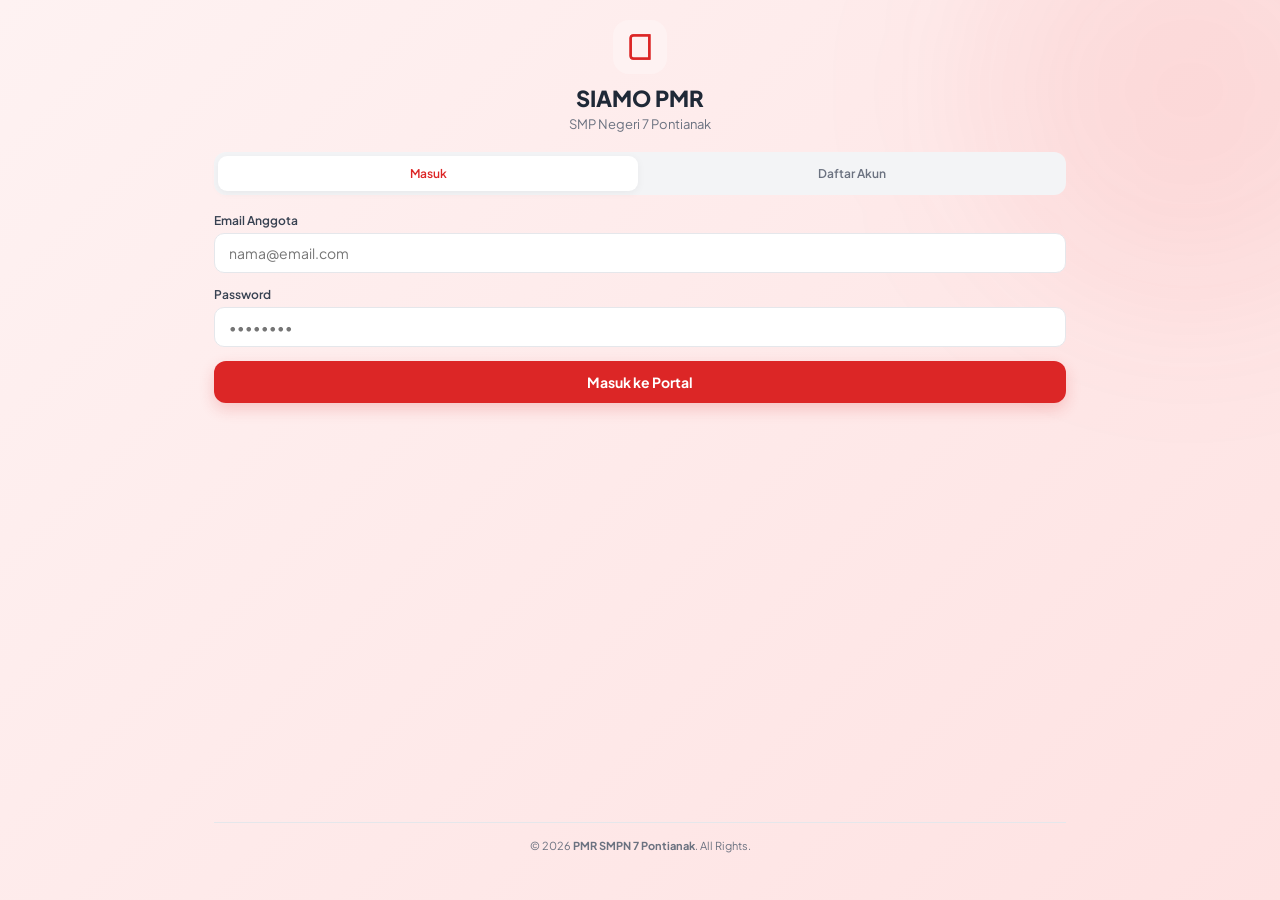
==== commit 322b16bd: "Add hamburger button to navigation menu" ====
--- a/public.html
+++ b/public.html
@@ -3,7 +3,7 @@
 <head>
   <meta charset="UTF-8">
   <meta name="viewport" content="width=device-width, initial-scale=1.0">
-  <title>SIAMO PMR - SMPN 7 Pontianak</title>
+  <title>PMR SMPN 7 Pontianak</title>
   <link href="https://fonts.googleapis.com/css2?family=Plus+Jakarta+Sans:wght@400;500;600;700;800&display=swap" rel="stylesheet">
   <link rel="stylesheet" href="css/public.css">
   <script src="https://cdnjs.cloudflare.com/ajax/libs/html2canvas/1.4.1/html2canvas.min.js"></script>
@@ -14,7 +14,7 @@
   <div class="app-container">
     <nav id="appNavbar" class="navbar hidden">
       <div class="nav-brand">
-        <img src="/assets/images/logo.jpg" alt="logo pmi" class="logo_pmi">
+        <img src="assets/images/logo.jpg" alt="logo pmi" class="logo_pmi" width="100px">
         <span>PARALA</span>
       </div>
       <div class="nav-menu">
@@ -47,6 +47,11 @@
         <div class="notification-badge-wrapper" id="notifBellBtn" title="Notifikasi Kegiatan">🔔 <span id="notifCount" class="notif-dot hidden">0</span></div>
         <button class="nav-avatar-btn nav-link" data-target="pageProfile" title="Profil Saya"><img id="navUserAvatar" src="https://via.placeholder.com/40" alt="Profil"></button>
         <button id="btnLogout" class="btn-logout-nav" title="Keluar"><svg width="18" height="18" viewBox="0 0 24 24" fill="none" stroke="currentColor" stroke-width="2"><path d="M9 21H5a2 2 0 0 1-2-2V5a2 2 0 0 1 2-2h4"/><polyline points="16 17 21 12 16 7"/><line x1="21" y1="12" x2="9" y2="12"/></svg></button>
+        <button type="button" id="btnHamburger" class="hamburger-btn" aria-label="Buka Menu" aria-expanded="false">
+            <span></span>
+            <span></span>
+            <span></span>
+        </button>
       </div>
     </nav>
 
@@ -226,4 +231,4 @@
   <script src="js/auth-popup.js"></script>
   <script src="js/public.js"></script>
 </body>
-</html>+</html>
--- a/css/public.css
+++ b/css/public.css
@@ -15,30 +15,39 @@
   font-family: 'Plus Jakarta Sans', sans-serif;
 }
 
+html, body {
+  width: 100%;
+  max-width: 100vw;
+  overflow-x: hidden;
+}
+
 body {
   background: var(--bg-gradient);
   color: var(--text-main);
   min-height: 100vh;
   position: relative;
-  overflow-x: hidden;
 }
 
 .background-blob {
-  position: absolute;
-  width: 400px;
-  height: 400px;
+  position: fixed;
+  width: 420px;
+  height: 420px;
   background: rgba(220, 38, 38, 0.08);
-  filter: blur(80px);
+  filter: blur(85px);
   border-radius: 50%;
-  top: -100px;
-  right: -100px;
+  top: -120px;
+  right: -120px;
   z-index: 0;
-}
-
+  pointer-events: none;
+}
+
+/* KONTAINER UTAMA BENAR-BENAR DI TENGAH */
 .app-container {
+  width: 100%;
   max-width: 900px;
-  margin: 0 auto;
-  padding: 12px;
+  margin-left: auto;
+  margin-right: auto;
+  padding: 14px 16px 24px 16px;
   position: relative;
   z-index: 1;
   display: flex;
@@ -47,30 +56,39 @@
 }
 
 .main-content {
+  width: 100%;
   flex: 1;
 }
 
+.page-section {
+  width: 100%;
+}
+
 /* ==========================================
-   NAVBAR UTAMA YANG RAPI & RESPONSIF DI HP
+   NAVBAR + HAMBURGER MENU (HP & DESKTOP)
    ========================================== */
-.logo_pmi {
-  width: 100px;
-}
-
-   .navbar {
+.navbar {
+  width: 100%;
   background: white;
   padding: 10px 16px;
   border-radius: 16px;
   display: flex;
-  justify-content: space-between;
-  align-items: center;
-  margin-bottom: 20px;
-  box-shadow: 0 4px 20px rgba(0, 0, 0, 0.06);
+  flex-direction: column;
+  gap: 10px;
+  margin-bottom: 18px;
+  box-shadow: 0 4px 18px rgba(0, 0, 0, 0.05);
   border: 1px solid var(--border);
   position: sticky;
   top: 10px;
   z-index: 100;
-  gap: 12px;
+}
+
+.nav-top-bar {
+  width: 100%;
+  display: flex;
+  justify-content: space-between;
+  align-items: center;
+  gap: 10px;
 }
 
 .nav-brand {
@@ -90,55 +108,16 @@
   flex-shrink: 0;
 }
 
-.nav-menu {
-  display: flex;
-  align-items: center;
-  gap: 4px;
-  background: #f8fafc;
-  padding: 4px;
-  border-radius: 12px;
-  border: 1px solid var(--border);
-  overflow-x: auto;
-  max-width: 100%;
-  scrollbar-width: none;
-}
-
-.nav-menu::-webkit-scrollbar {
-  display: none;
-}
-
-.nav-link {
-  background: transparent;
-  border: none;
-  padding: 8px 10px;
-  cursor: pointer;
-  border-radius: 8px;
-  transition: all 0.2s ease;
-  display: flex;
-  align-items: center;
-  justify-content: center;
-  color: var(--text-muted);
-  flex-shrink: 0;
-}
-
-.nav-link svg {
-  width: 18px;
-  height: 18px;
-  stroke: currentColor;
-}
-
-.nav-link:hover, 
-.nav-link.active {
-  background: white;
-  color: var(--primary);
-  box-shadow: 0 2px 8px rgba(0, 0, 0, 0.05);
+.nav-right-group {
+  display: flex;
+  align-items: center;
+  gap: 8px;
 }
 
 .nav-profile-menu {
   display: flex;
   align-items: center;
   gap: 8px;
-  flex-shrink: 0;
 }
 
 .notification-badge-wrapper {
@@ -161,7 +140,7 @@
 }
 
 .nav-avatar-btn {
-  padding: 0;
+  padding: 0 !important;
   border-radius: 50%;
   background: none;
   border: none;
@@ -174,6 +153,7 @@
   border-radius: 50%;
   object-fit: cover;
   border: 2px solid var(--primary);
+  display: block;
 }
 
 .btn-logout-nav {
@@ -186,34 +166,111 @@
   display: flex;
   align-items: center;
   justify-content: center;
-  transition: background 0.2s;
 }
 
 .btn-logout-nav:hover {
   background: #fecaca;
+}
+
+/* TOMBOL HAMBURGER (Tampil di HP, sembunyi di layar >= 768px) */
+.hamburger-btn {
+  display: flex;
+  flex-direction: column;
+  justify-content: center;
+  align-items: center;
+  gap: 4px;
+  width: 38px;
+  height: 38px;
+  background: #f9fafb;
+  border: 1.5px solid var(--border);
+  border-radius: 10px;
+  cursor: pointer;
+  padding: 0;
+}
+
+.hamburger-btn span {
+  display: block;
+  width: 18px;
+  height: 2.2px;
+  background: var(--text-main);
+  border-radius: 2px;
+  transition: transform 0.2s ease, opacity 0.2s ease;
+}
+
+.hamburger-btn.open span:nth-child(1) {
+  transform: translateY(6.2px) rotate(45deg);
+}
+.hamburger-btn.open span:nth-child(2) {
+  opacity: 0;
+}
+.hamburger-btn.open span:nth-child(3) {
+  transform: translateY(-6.2px) rotate(-45deg);
+}
+
+/* MENU NAVIGASI (Di HP tertutup sampai hamburger diklik) */
+.nav-menu {
+  display: none;
+  flex-direction: column;
+  gap: 4px;
+  width: 100%;
+  background: #f8fafc;
+  padding: 8px;
+  border-radius: 12px;
+  border: 1px solid var(--border);
+}
+
+.nav-menu.open {
+  display: flex;
+}
+
+.nav-link {
+  width: 100%;
+  background: transparent;
+  border: none;
+  padding: 10px 12px;
+  cursor: pointer;
+  border-radius: 10px;
+  transition: all 0.2s ease;
+  display: flex;
+  align-items: center;
+  justify-content: flex-start;
+  gap: 10px;
+  color: var(--text-muted);
+  font-size: 13px;
+  font-weight: 600;
+  text-align: left;
+}
+
+.nav-link svg {
+  width: 18px;
+  height: 18px;
+  stroke: currentColor;
+  flex-shrink: 0;
+}
+
+.nav-link:hover,
+.nav-link.active {
+  background: white;
+  color: var(--primary);
+  box-shadow: 0 2px 8px rgba(0, 0, 0, 0.05);
 }
 
 /* ==========================================
    CARD CONTAINER & AUTH MODAL
    ========================================== */
 .card {
+  width: 100%;
   background: var(--card-bg);
-  backdrop-filter: blur(10px);
-  border: 1px solid rgba(255, 255, 255, 0.8);
+  border: 1px solid var(--border);
   border-radius: 20px;
-  padding: 18px;
+  padding: 20px;
   box-shadow: 0 10px 25px rgba(0, 0, 0, 0.05);
-  animation: fadeIn 0.4s ease-out;
+  animation: fadeIn 0.3s ease-out;
   margin-bottom: 16px;
 }
 
-.auth-card {
-  max-width: 100%;
-  margin: 10px auto;
-}
-
 @keyframes fadeIn {
-  from { opacity: 0; transform: translateY(10px); }
+  from { opacity: 0; transform: translateY(8px); }
   to { opacity: 1; transform: translateY(0); }
 }
 
@@ -231,7 +288,6 @@
   justify-content: center;
   border-radius: 16px;
   margin: 0 auto 10px auto;
-  box-shadow: 0 6px 12px rgba(220, 38, 38, 0.1);
 }
 
 .auth-icon-svg {
@@ -251,18 +307,18 @@
   margin-top: 4px;
 }
 
-/* TAB SWITCHER */
 .tab-switcher {
   display: flex;
   background: #f3f4f6;
   padding: 4px;
   border-radius: 12px;
-  margin-bottom: 20px;
+  margin-bottom: 18px;
+  gap: 4px;
 }
 
 .tab-btn {
   flex: 1;
-  padding: 10px 6px;
+  padding: 10px 8px;
   border: none;
   background: transparent;
   font-weight: 600;
@@ -270,7 +326,7 @@
   color: var(--text-muted);
   border-radius: 9px;
   cursor: pointer;
-  transition: all 0.3s;
+  transition: all 0.2s;
   text-align: center;
 }
 
@@ -280,7 +336,6 @@
   box-shadow: 0 2px 8px rgba(0, 0, 0, 0.05);
 }
 
-/* FORM ELEMENTS */
 .form-section {
   display: flex;
   flex-direction: column;
@@ -305,7 +360,7 @@
   color: #374151;
 }
 
-.input-group input, 
+.input-group input,
 .input-group select {
   padding: 10px 14px;
   border: 1.5px solid var(--border);
@@ -316,7 +371,7 @@
   width: 100%;
 }
 
-.input-group input:focus, 
+.input-group input:focus,
 .input-group select:focus {
   border-color: var(--primary);
   box-shadow: 0 0 0 3px rgba(220, 38, 38, 0.1);
@@ -326,14 +381,17 @@
   background: var(--primary);
   color: white;
   border: none;
-  padding: 12px;
+  padding: 12px 16px;
   border-radius: 12px;
   font-size: 14px;
   font-weight: 700;
   cursor: pointer;
   width: 100%;
-  margin-top: 6px;
   box-shadow: 0 6px 15px rgba(220, 38, 38, 0.2);
+}
+
+.btn-primary:hover {
+  background: var(--primary-hover);
 }
 
 .btn-secondary {
@@ -344,7 +402,7 @@
   border-radius: 10px;
   font-weight: 600;
   cursor: pointer;
-  margin-top: 15px;
+  margin-top: 12px;
   width: 100%;
 }
 
@@ -352,6 +410,7 @@
    BERANDA & STATISTIK
    ========================================== */
 .hero-card {
+  width: 100%;
   background: linear-gradient(135deg, #dc2626 0%, #991b1b 100%);
   color: white;
   padding: 24px;
@@ -368,8 +427,8 @@
 
 .hero-card p {
   font-size: 14px;
-  opacity: 0.9;
-  line-height: 1.4;
+  opacity: 0.92;
+  line-height: 1.5;
 }
 
 .schedule-grid {
@@ -390,6 +449,7 @@
 
 .schedule-icon {
   font-size: 24px;
+  flex-shrink: 0;
 }
 
 .schedule-box h4 {
@@ -417,7 +477,6 @@
   border-radius: 16px;
   border: 1px solid var(--border);
   text-align: center;
-  box-shadow: 0 2px 8px rgba(0, 0, 0, 0.02);
 }
 
 .stat-box h3 {
@@ -462,16 +521,6 @@
   gap: 12px;
 }
 
-.contact-avatar {
-  width: 48px;
-  height: 48px;
-  border-radius: 50%;
-  object-fit: cover;
-  border: 2px solid var(--primary);
-  background: #e5e7eb;
-  flex-shrink: 0;
-}
-
 .contact-info {
   flex: 1;
   min-width: 0;
@@ -481,15 +530,12 @@
   font-size: 13px;
   font-weight: 700;
   color: var(--text-main);
-  white-space: nowrap;
-  overflow: hidden;
-  text-overflow: ellipsis;
 }
 
 .contact-info p {
   font-size: 11px;
   color: var(--text-muted);
-  margin-bottom: 4px;
+  margin-bottom: 6px;
 }
 
 .btn-wa {
@@ -498,7 +544,7 @@
   color: white;
   font-size: 11px;
   font-weight: 700;
-  padding: 4px 8px;
+  padding: 5px 10px;
   border-radius: 6px;
   text-decoration: none;
 }
@@ -519,13 +565,13 @@
 
 .avatar-container {
   position: relative;
-  width: 80px;
-  height: 80px;
+  width: 84px;
+  height: 84px;
 }
 
 .profile-avatar {
-  width: 80px;
-  height: 80px;
+  width: 84px;
+  height: 84px;
   border-radius: 50%;
   object-fit: cover;
   border: 3px solid var(--primary);
@@ -545,7 +591,6 @@
   align-items: center;
   justify-content: center;
   cursor: pointer;
-  box-shadow: 0 2px 6px rgba(0, 0, 0, 0.1);
   font-size: 11px;
 }
 
@@ -614,12 +659,11 @@
   font-size: 14px;
   font-weight: 700;
   margin-bottom: 12px;
-  color: var(--text-main);
 }
 
 .pmr-id-card {
   width: 100%;
-  max-width: 100%;
+  max-width: 420px;
   margin: 0 auto;
   background: linear-gradient(135deg, #ffffff 0%, #f9fafb 100%);
   color: #1f2937;
@@ -649,18 +693,6 @@
   margin-bottom: 12px;
 }
 
-.id-card-brand {
-  display: flex;
-  align-items: center;
-  gap: 6px;
-}
-
-.card-icon-svg {
-  width: 14px;
-  height: 14px;
-  stroke: var(--primary);
-}
-
 .id-card-brand span {
   font-size: 12px;
   font-weight: 800;
@@ -706,9 +738,6 @@
   font-weight: 800;
   color: #111827;
   margin-bottom: 2px;
-  white-space: nowrap;
-  overflow: hidden;
-  text-overflow: ellipsis;
 }
 
 .id-card-details p {
@@ -716,63 +745,7 @@
   color: #4b5563;
   display: flex;
   justify-content: space-between;
-}
-
-.id-card-details p strong {
-  color: #374151;
-  width: 65px;
-  flex-shrink: 0;
-}
-
-.id-card-footer {
-  margin-top: 12px;
-  padding-top: 8px;
-  border-top: 1px dashed #e5e7eb;
-  display: flex;
-  justify-content: space-between;
-  align-items: center;
-  font-size: 9px;
-  color: #9ca3af;
-  font-weight: 600;
-}
-
-/* SKOR & ABSENSI */
-.score-summary-box {
-  margin-bottom: 20px;
-}
-
-.score-summary-box h4 {
-  font-size: 14px;
-  font-weight: 700;
-  margin-bottom: 10px;
-}
-
-.score-grid {
-  display: grid;
-  grid-template-columns: 1fr 1fr;
-  gap: 12px;
-}
-
-.score-item {
-  background: #fff1f2;
-  border: 1px solid #fecaca;
-  padding: 14px;
-  border-radius: 14px;
-  text-align: center;
-  color: var(--primary);
-}
-
-.score-item span {
-  font-size: 20px;
-  font-weight: 800;
-  display: block;
-}
-
-.score-item p {
-  font-size: 11px;
-  font-weight: 600;
-  color: #4b5563;
-  margin-top: 2px;
+  gap: 6px;
 }
 
 .attendance-summary {
@@ -823,13 +796,20 @@
 /* ==========================================
    DOKUMENTASI, LEADERBOARD, & ANGGOTA
    ========================================== */
-.docs-grid {
+.filter-pills-row {
+  display: flex;
+  flex-wrap: wrap;
+  gap: 8px;
+  margin: 12px 0 16px 0;
+}
+
+.docs-grid, .activities-grid, .books-grid {
   display: grid;
   grid-template-columns: 1fr;
   gap: 14px;
 }
 
-.doc-card {
+.doc-card, .activity-card, .book-card {
   background: #f9fafb;
   border: 1px solid var(--border);
   border-radius: 14px;
@@ -838,9 +818,14 @@
   flex-direction: column;
 }
 
+.activity-card, .book-card {
+  padding: 14px;
+  gap: 6px;
+}
+
 .doc-img {
   width: 100%;
-  height: 140px;
+  height: 150px;
   object-fit: cover;
   background: #e5e7eb;
 }
@@ -861,16 +846,13 @@
 .doc-body h4 {
   font-size: 14px;
   font-weight: 700;
-  color: var(--text-main);
 }
 
 .doc-body p {
   font-size: 12px;
   color: var(--text-muted);
-  line-height: 1.3;
-}
-
-/* LEADERBOARD (RANK) */
+}
+
 .rank-item {
   display: flex;
   align-items: center;
@@ -914,34 +896,27 @@
   flex: 1;
 }
 
-.rank-user-info h4 { 
-  font-size: 13px; 
-  font-weight: 700; 
-  white-space: nowrap; 
-  overflow: hidden; 
-  text-overflow: ellipsis; 
-}
-
-.rank-user-info p { 
-  font-size: 11px; 
-  color: var(--text-muted); 
-  white-space: nowrap; 
-  overflow: hidden; 
-  text-overflow: ellipsis; 
-}
-
-.rank-score { 
-  font-size: 14px; 
-  font-weight: 800; 
-  color: var(--primary); 
-  flex-shrink: 0; 
-}
-
-/* MEMBERS GRID */
-.subtitle-desc {
+.rank-user-info h4 {
   font-size: 13px;
+  font-weight: 700;
+  white-space: nowrap;
+  overflow: hidden;
+  text-overflow: ellipsis;
+}
+
+.rank-user-info p {
+  font-size: 11px;
   color: var(--text-muted);
-  margin-bottom: 16px;
+  white-space: nowrap;
+  overflow: hidden;
+  text-overflow: ellipsis;
+}
+
+.rank-score {
+  font-size: 14px;
+  font-weight: 800;
+  color: var(--primary);
+  flex-shrink: 0;
 }
 
 .members-grid {
@@ -971,37 +946,47 @@
   background: #e5e7eb;
 }
 
-.member-card h4 { 
-  font-size: 13px; 
-  font-weight: 700; 
-  white-space: nowrap; 
-  overflow: hidden; 
-  text-overflow: ellipsis; 
-  width: 100%; 
-}
-
-.member-card p { 
-  font-size: 11px; 
-  color: var(--text-muted); 
-  white-space: nowrap; 
-  overflow: hidden; 
-  text-overflow: ellipsis; 
-  width: 100%; 
-}
-
-.coming-soon-badge {
-  display: inline-block;
-  background: #fee2e2;
-  color: var(--primary);
-  font-weight: 700;
-  padding: 5px 14px;
-  border-radius: 20px;
-  font-size: 12px;
-  margin-top: 8px;
-}
-
-/* FOOTER COPYRIGHT */
+.member-card h4 {
+  font-size: 13px;
+  font-weight: 700;
+  width: 100%;
+  word-break: break-word;
+}
+
+.member-card p {
+  font-size: 11px;
+  color: var(--text-muted);
+  width: 100%;
+}
+
+.zoom-modal {
+  position: fixed;
+  inset: 0;
+  background: rgba(0, 0, 0, 0.85);
+  display: flex;
+  align-items: center;
+  justify-content: center;
+  z-index: 2000;
+  padding: 16px;
+}
+
+.zoom-modal img {
+  max-width: 100%;
+  max-height: 85vh;
+  border-radius: 12px;
+}
+
+.zoom-close {
+  position: absolute;
+  top: 16px;
+  right: 20px;
+  color: white;
+  font-size: 32px;
+  cursor: pointer;
+}
+
 .app-footer {
+  width: 100%;
   text-align: center;
   padding: 16px 0;
   margin-top: 20px;
@@ -1014,16 +999,76 @@
 .text-center { text-align: center !important; }
 
 /* ==========================================
-   MEDIA QUERY UNTUK TABLET / DESKTOP
+   DESKTOP / TABLET (>= 768px)
    ========================================== */
-@media (min-width: 640px) {
-  .app-container { padding: 20px; }
-  .input-row, .stats-grid, .score-grid, .level-points-box { grid-template-columns: 1fr 1fr; }
-  .schedule-grid, .contact-grid { grid-template-columns: 1fr 1fr; }
-  .attendance-grid { grid-template-columns: repeat(3, 1fr); }
-  .docs-grid { grid-template-columns: repeat(auto-fill, minmax(260px, 1fr)); }
-  .members-grid { grid-template-columns: repeat(auto-fill, minmax(200px, 1fr)); }
-  .profile-header-box { flex-direction: row; text-align: left; }
-  .avatar-container { width: 90px; height: 90px; }
-  .profile-avatar { width: 90px; height: 90px; }
-}+@media (min-width: 768px) {
+  .app-container {
+    padding: 20px 24px 32px 24px;
+  }
+
+  /* Di desktop sembunyikan hamburger, tampilkan menu bar horizontal */
+  .hamburger-btn {
+    display: none;
+  }
+
+  .navbar {
+    flex-direction: row;
+    justify-content: space-between;
+    align-items: center;
+    padding: 12px 20px;
+  }
+
+  .nav-top-bar {
+    width: auto;
+    flex: 1;
+  }
+
+  .nav-menu {
+    display: flex !important;
+    flex-direction: row;
+    width: auto;
+    background: #f8fafc;
+    padding: 4px;
+    gap: 4px;
+  }
+
+  .nav-link {
+    width: auto;
+    padding: 8px 10px;
+    justify-content: center;
+  }
+
+  .nav-label {
+    display: none;
+  }
+
+  .card {
+    padding: 28px;
+  }
+
+  .input-row,
+  .stats-grid,
+  .level-points-box {
+    grid-template-columns: 1fr 1fr;
+  }
+
+  .schedule-grid,
+  .contact-grid {
+    grid-template-columns: 1fr 1fr;
+  }
+
+  .docs-grid,
+  .activities-grid,
+  .books-grid {
+    grid-template-columns: repeat(auto-fill, minmax(250px, 1fr));
+  }
+
+  .members-grid {
+    grid-template-columns: repeat(auto-fill, minmax(190px, 1fr));
+  }
+
+  .profile-header-box {
+    flex-direction: row;
+    text-align: left;
+  }
+}
